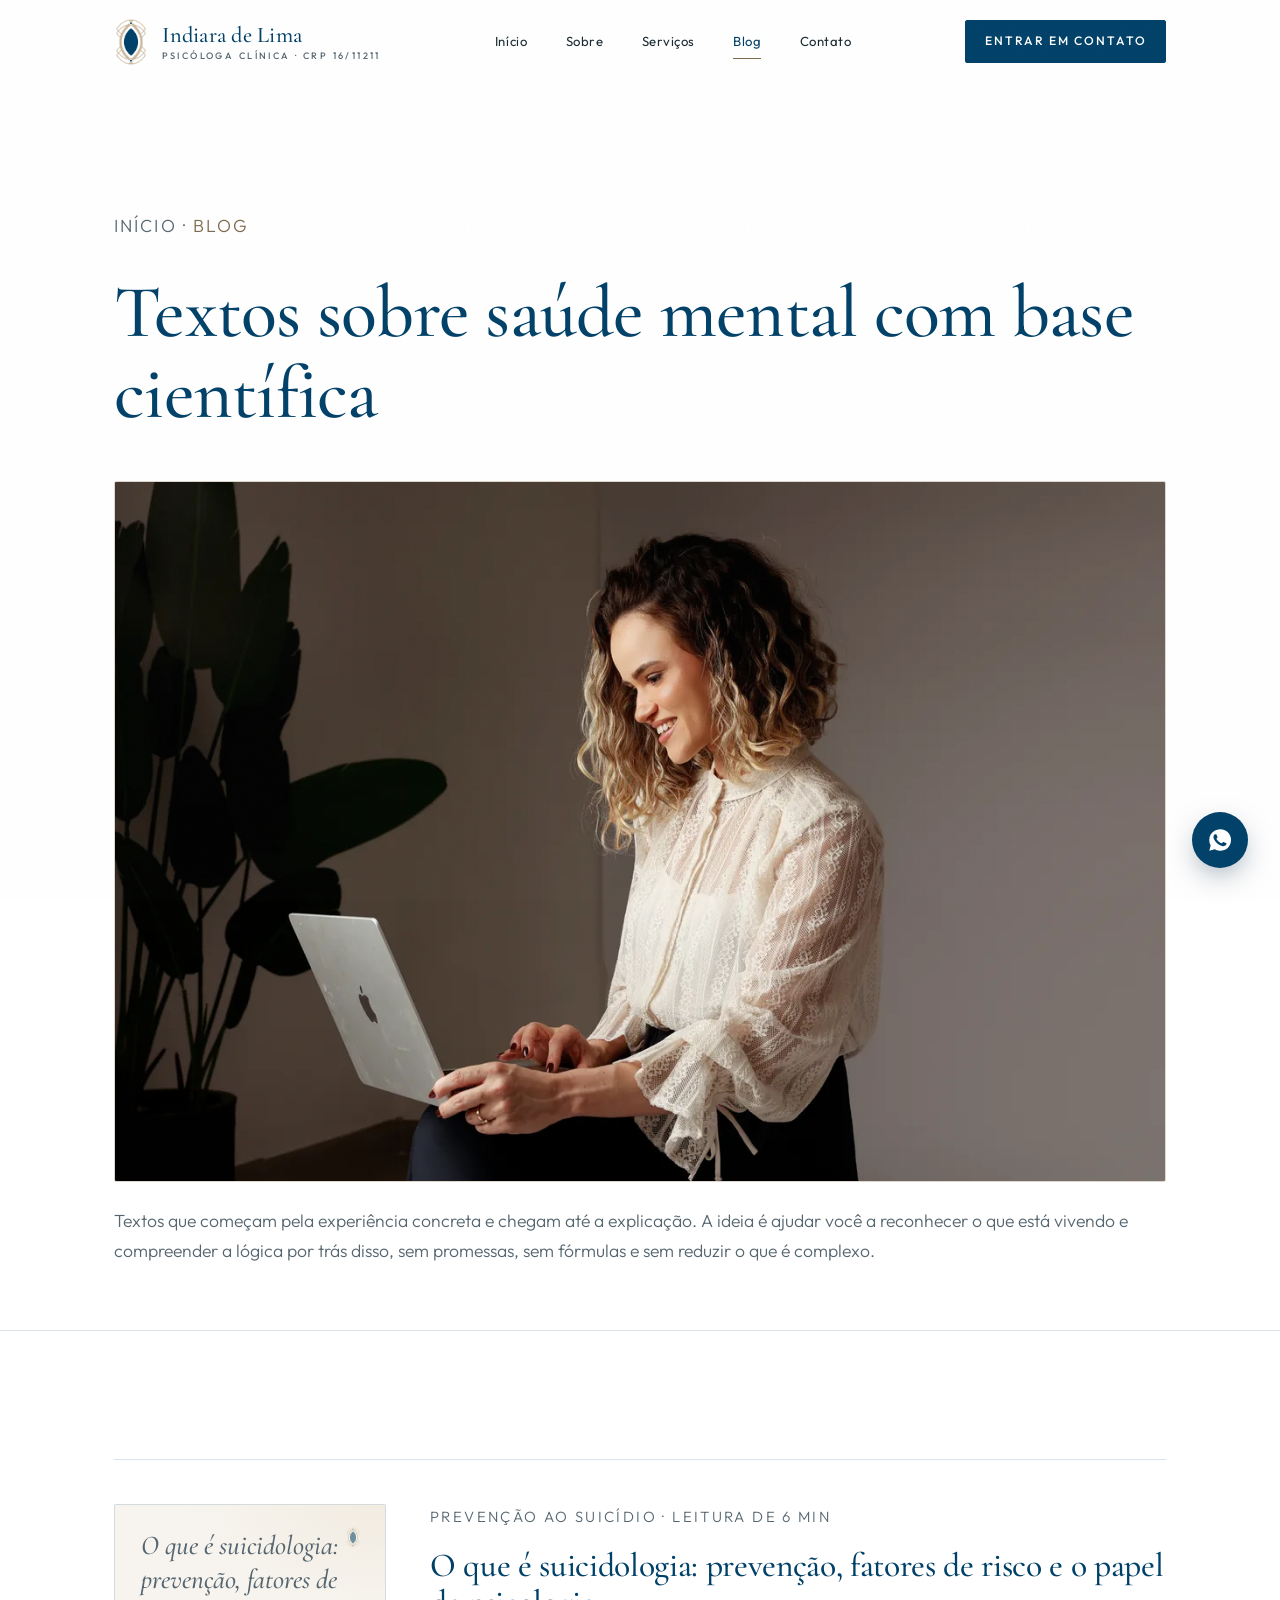
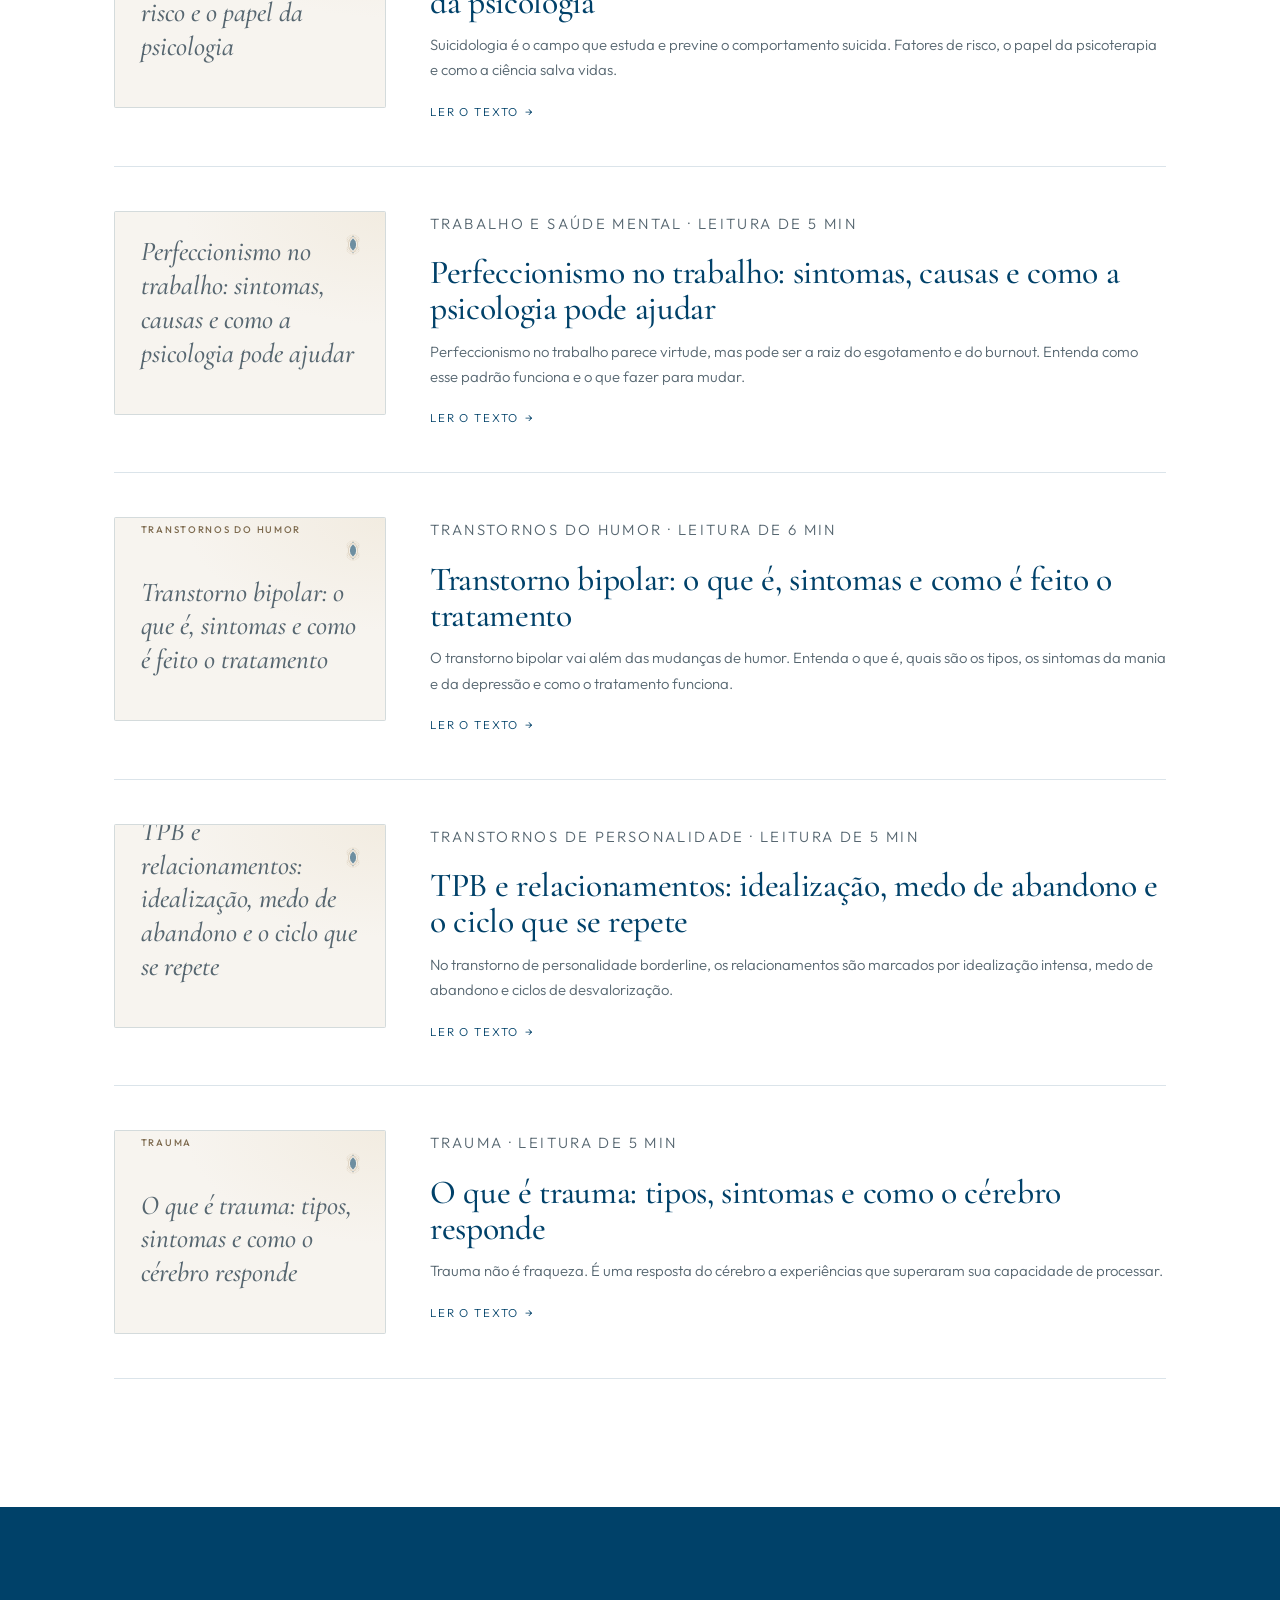
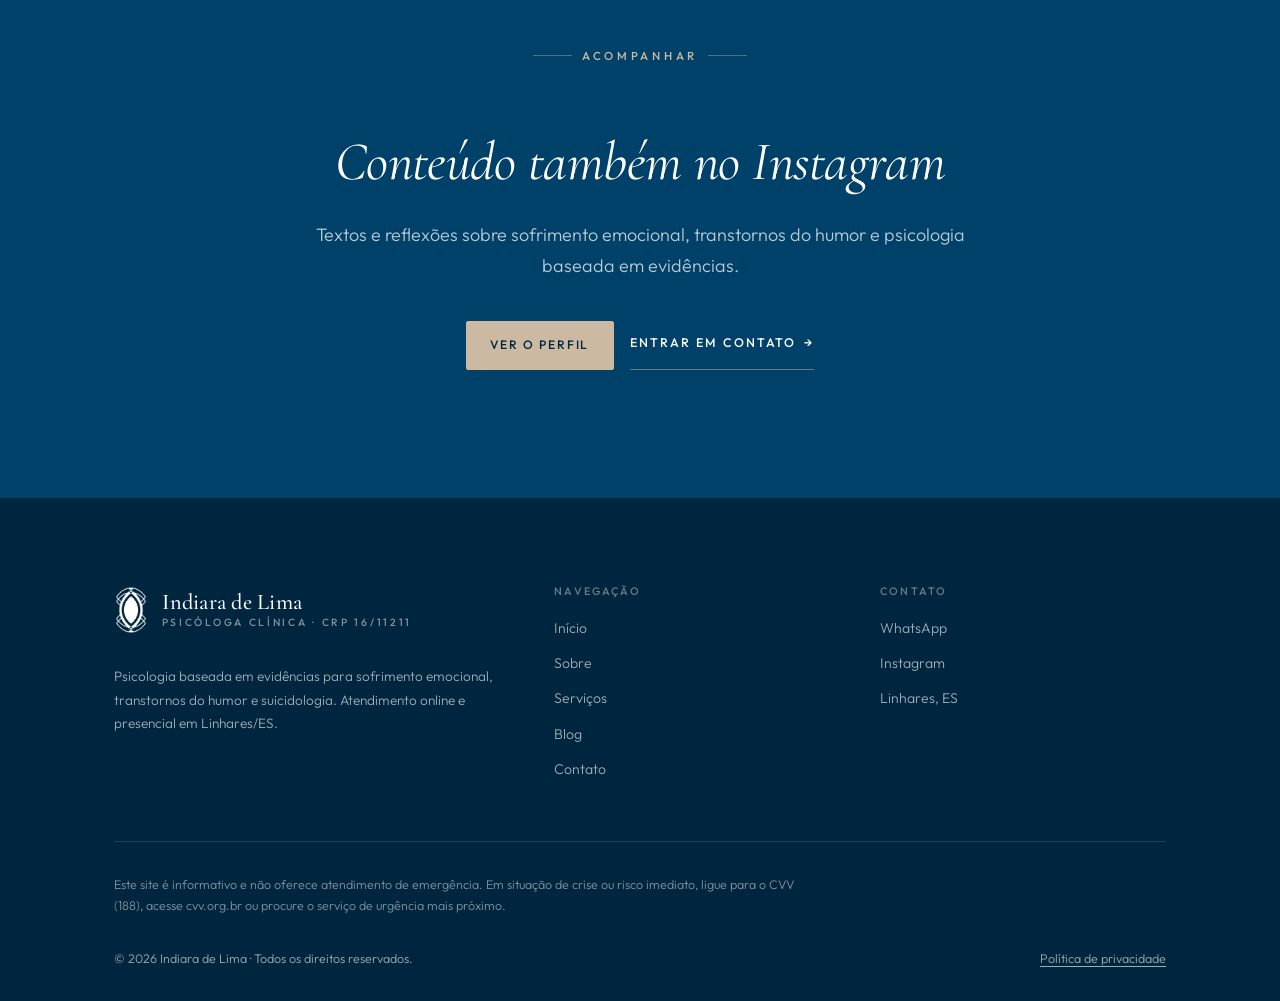
==== blog.html @ a7701671 "Início: alinha os 4 botões do hero em grade de 2 colunas Co-Authored-By: Claude Sonnet 5 <noreply@an" ====
<!DOCTYPE html>
<html lang="pt-BR">
<head>
<meta charset="UTF-8" />
<meta name="viewport" content="width=device-width, initial-scale=1" />
<script>document.documentElement.className += " js";</script>

<title>Blog | Indiara de Lima: Textos sobre sofrimento emocional e saúde mental</title>
<meta name="description" content="Textos sobre depressão, transtornos do humor, autocobrança, estresse crônico e psicologia baseada em evidências. Linguagem acessível, sem simplificar o que é complexo." />
<meta name="author" content="Indiara de Lima" />
<meta name="robots" content="index, follow" />
<link rel="canonical" href="https://indiaradelima.com.br/blog" />

<meta property="og:type" content="website" />
<meta property="og:locale" content="pt_BR" />
<meta property="og:title" content="Blog | Indiara de Lima, Psicóloga Clínica" />
<meta property="og:description" content="Textos sobre sofrimento emocional, transtornos do humor e psicologia baseada em evidências." />
<meta property="og:site_name" content="Indiara de Lima · Psicóloga Clínica" />
<meta property="og:url" content="https://indiaradelima.com.br/blog" />

<link rel="icon" type="image/png" sizes="32x32" href="/assets/favicon-32.png" />
<link rel="icon" type="image/png" sizes="64x64" href="/assets/favicon-64.png" />
<link rel="apple-touch-icon" href="/assets/favicon-256.png" />
<link rel="preconnect" href="https://fonts.googleapis.com" />
<link rel="preconnect" href="https://fonts.gstatic.com" crossorigin />
<link href="https://fonts.googleapis.com/css2?family=Cormorant+Garamond:ital,wght@0,400;0,500;0,600;1,400;1,500&family=Outfit:wght@300;400;500;600&display=swap" rel="stylesheet" />
<link rel="stylesheet" href="/css/style.css?v=44" />
</head>
<body>
<a class="skip-link" href="#main">Pular para o conteúdo</a>

<header class="site-header">
  <div class="container site-header__inner">
    <a class="logo" href="/" aria-label="Indiara de Lima, Psicóloga Clínica, página inicial">
      <img class="logo__eye" src="/assets/logo-simbolo.png" alt="" />
      <span class="logo__text">
        <span class="logo__name">Indiara de Lima</span>
        <span class="logo__role">Psicóloga Clínica · CRP 16/11211</span>
      </span>
    </a>
    <nav class="nav" id="primary-nav" aria-label="Navegação principal">
      <a class="nav__link" href="/">Início</a>
      <a class="nav__link" href="/sobre">Sobre</a>
      <a class="nav__link" href="/servicos">Serviços</a>
      <a class="nav__link" href="/blog" aria-current="page">Blog</a>
      <a class="nav__link" href="/contato">Contato</a>
      <a class="btn btn--ghost nav__mobile-cta" href="https://api.whatsapp.com/send/?phone=5527996342875&amp;text=Ol%C3%A1+Indiara%2C+vim+pelo+site+e+gostaria+de+agendar+uma+consulta.&amp;type=phone_number&amp;app_absent=0" target="_blank" rel="noopener">Entrar em contato</a>
    </nav>
    <div class="header__cta">
      <a class="btn btn--header" href="https://api.whatsapp.com/send/?phone=5527996342875&amp;text=Ol%C3%A1+Indiara%2C+vim+pelo+site+e+gostaria+de+agendar+uma+consulta.&amp;type=phone_number&amp;app_absent=0" target="_blank" rel="noopener">Entrar em contato</a>
      <button class="nav-toggle" aria-label="Abrir menu" aria-expanded="false" aria-controls="primary-nav"><span></span><span></span><span></span></button>
    </div>
  </div>
</header>
<div class="nav-backdrop"></div>

<main id="main">

  <section class="page-hero page-hero--stack">
    <div class="container">
      <p class="breadcrumb"><a href="/">Início</a> · <span>Blog</span></p>
      <h1>Textos sobre saúde mental com base científica</h1>
      <div class="page-hero__banner">
        <img src="/assets/indiara-blog.webp" width="1200" height="800" alt="Indiara de Lima" loading="lazy" fetchpriority="high" />
      </div>
      <p>
        Textos que começam pela experiência concreta e chegam até a explicação. A ideia é ajudar
        você a reconhecer o que está vivendo e compreender a lógica por trás disso, sem promessas,
        sem fórmulas e sem reduzir o que é complexo.
      </p>
    </div>
  </section>

  <section class="section">
    <div class="container">
      <div class="posts posts--list">

        <article class="post reveal">
          <a class="post__thumb" href="/o-que-e-suicidologia" aria-label="Ler: O que é suicidologia: prevenção, fatores de risco e o papel da psicologia">
            <div class="post__cover">
              <p class="cat">Prevenção ao suicídio</p>
              <p class="post__cover__title">O que é suicidologia: prevenção, fatores de risco e o papel da psicologia</p>
            </div>
          </a>
          <div class="post__content">
            <p class="post__meta">Prevenção ao suicídio · Leitura de 6 min</p>
            <h3><a href="/o-que-e-suicidologia">O que é suicidologia: prevenção, fatores de risco e o papel da psicologia</a></h3>
            <p>
              Suicidologia é o campo que estuda e previne o comportamento suicida. Fatores de
              risco, o papel da psicoterapia e como a ciência salva vidas.
            </p>
            <a class="post__more" href="/o-que-e-suicidologia">Ler o texto <span aria-hidden="true">→</span></a>
          </div>
        </article>

        <article class="post reveal">
          <a class="post__thumb" href="/perfeccionismo-no-trabalho" aria-label="Ler: Perfeccionismo no trabalho: sintomas, causas e como a psicologia pode ajudar">
            <div class="post__cover">
              <p class="cat">Trabalho e saúde mental</p>
              <p class="post__cover__title">Perfeccionismo no trabalho: sintomas, causas e como a psicologia pode ajudar</p>
            </div>
          </a>
          <div class="post__content">
            <p class="post__meta">Trabalho e saúde mental · Leitura de 5 min</p>
            <h3><a href="/perfeccionismo-no-trabalho">Perfeccionismo no trabalho: sintomas, causas e como a psicologia pode ajudar</a></h3>
            <p>
              Perfeccionismo no trabalho parece virtude, mas pode ser a raiz do esgotamento e do
              burnout. Entenda como esse padrão funciona e o que fazer para mudar.
            </p>
            <a class="post__more" href="/perfeccionismo-no-trabalho">Ler o texto <span aria-hidden="true">→</span></a>
          </div>
        </article>

        <article class="post reveal">
          <a class="post__thumb" href="/transtorno-bipolar" aria-label="Ler: Transtorno bipolar: o que é, sintomas e como é feito o tratamento">
            <div class="post__cover">
              <p class="cat">Transtornos do humor</p>
              <p class="post__cover__title">Transtorno bipolar: o que é, sintomas e como é feito o tratamento</p>
            </div>
          </a>
          <div class="post__content">
            <p class="post__meta">Transtornos do humor · Leitura de 6 min</p>
            <h3><a href="/transtorno-bipolar">Transtorno bipolar: o que é, sintomas e como é feito o tratamento</a></h3>
            <p>
              O transtorno bipolar vai além das mudanças de humor. Entenda o que é, quais são os
              tipos, os sintomas da mania e da depressão e como o tratamento funciona.
            </p>
            <a class="post__more" href="/transtorno-bipolar">Ler o texto <span aria-hidden="true">→</span></a>
          </div>
        </article>

        <article class="post reveal">
          <a class="post__thumb" href="/tpb-relacionamentos" aria-label="Ler: TPB e relacionamentos: idealização, medo de abandono e o ciclo que se repete">
            <div class="post__cover">
              <p class="cat">Transtornos de personalidade</p>
              <p class="post__cover__title">TPB e relacionamentos: idealização, medo de abandono e o ciclo que se repete</p>
            </div>
          </a>
          <div class="post__content">
            <p class="post__meta">Transtornos de personalidade · Leitura de 5 min</p>
            <h3><a href="/tpb-relacionamentos">TPB e relacionamentos: idealização, medo de abandono e o ciclo que se repete</a></h3>
            <p>
              No transtorno de personalidade borderline, os relacionamentos são marcados por
              idealização intensa, medo de abandono e ciclos de desvalorização.
            </p>
            <a class="post__more" href="/tpb-relacionamentos">Ler o texto <span aria-hidden="true">→</span></a>
          </div>
        </article>

        <article class="post reveal">
          <a class="post__thumb" href="/o-que-e-trauma" aria-label="Ler: O que é trauma: tipos, sintomas e como o cérebro responde">
            <div class="post__cover">
              <p class="cat">Trauma</p>
              <p class="post__cover__title">O que é trauma: tipos, sintomas e como o cérebro responde</p>
            </div>
          </a>
          <div class="post__content">
            <p class="post__meta">Trauma · Leitura de 5 min</p>
            <h3><a href="/o-que-e-trauma">O que é trauma: tipos, sintomas e como o cérebro responde</a></h3>
            <p>
              Trauma não é fraqueza. É uma resposta do cérebro a experiências que superaram sua
              capacidade de processar.
            </p>
            <a class="post__more" href="/o-que-e-trauma">Ler o texto <span aria-hidden="true">→</span></a>
          </div>
        </article>

      </div>
    </div>
  </section>

  <section class="section section--blue final-cta">
    <div class="container">
      <p class="eyebrow eyebrow--center reveal">Acompanhar</p>
      <h2 class="reveal">Conteúdo também no Instagram</h2>
      <p class="reveal">Textos e reflexões sobre sofrimento emocional, transtornos do humor e psicologia baseada em evidências.</p>
      <div class="btn-row reveal">
        <a class="btn btn--on-blue" href="https://www.instagram.com/indiaradelima" target="_blank" rel="noopener">Ver o perfil</a>
        <a class="textlink" href="/contato">Entrar em contato<span aria-hidden="true">→</span></a>
      </div>
    </div>
  </section>

</main>

<footer class="site-footer">
  <div class="container">
    <div class="footer__top">
      <div class="footer__brand">
        <span class="logo">
          <img class="logo__eye" src="/assets/logo-simbolo-branco.png" alt="" />
          <span class="logo__text"><span class="logo__name">Indiara de Lima</span><span class="logo__role">Psicóloga Clínica · CRP 16/11211</span></span>
        </span>
        <p>Psicologia baseada em evidências para sofrimento emocional, transtornos do humor e suicidologia. Atendimento online e presencial em Linhares/ES.</p>
      </div>
      <div class="footer__col">
        <h4>Navegação</h4>
        <ul>
          <li><a href="/">Início</a></li>
          <li><a href="/sobre">Sobre</a></li>
          <li><a href="/servicos">Serviços</a></li>
          <li><a href="/blog">Blog</a></li>
          <li><a href="/contato">Contato</a></li>
        </ul>
      </div>
      <div class="footer__col">
        <h4>Contato</h4>
        <ul>
          <li><a href="https://api.whatsapp.com/send/?phone=5527996342875&amp;text=Ol%C3%A1+Indiara%2C+vim+pelo+site+e+gostaria+de+agendar+uma+consulta.&amp;type=phone_number&amp;app_absent=0" target="_blank" rel="noopener">WhatsApp</a></li>
          <li><a href="https://www.instagram.com/indiaradelima" target="_blank" rel="noopener">Instagram</a></li>
          <li>Linhares, ES</li>
        </ul>
      </div>
    </div>
    <p style="margin-top:2rem;font-size:0.78rem;max-width:44rem;color:rgba(255,255,255,0.5);">
      Este site é informativo e não oferece atendimento de emergência. Em situação de crise ou risco imediato,
      ligue para o CVV (188), acesse cvv.org.br ou procure o serviço de urgência mais próximo.
    </p>
    <div class="footer__bottom">
      <span>© <span data-year>2026</span> Indiara de Lima · Todos os direitos reservados.</span>
      <a href="/politica-de-privacidade">Política de privacidade</a>
    </div>
  </div>
</footer>

<a class="wa-float" href="https://api.whatsapp.com/send/?phone=5527996342875&amp;text=Ol%C3%A1+Indiara%2C+vim+pelo+site+e+gostaria+de+agendar+uma+consulta.&amp;type=phone_number&amp;app_absent=0" target="_blank" rel="noopener" aria-label="Falar no WhatsApp" data-label="Falar no WhatsApp">
  <svg viewBox="0 0 24 24" fill="currentColor" aria-hidden="true"><path d="M12 2a10 10 0 0 0-8.6 15l-1.3 4.9 5-1.3A10 10 0 1 0 12 2Zm5.8 14.2c-.2.7-1.4 1.3-2 1.4-.5.1-1.2.1-1.9-.1-.4-.1-1-.3-1.7-.6-3-1.3-4.9-4.3-5-4.5-.2-.2-1.2-1.6-1.2-3s.7-2.1 1-2.4c.2-.3.5-.4.7-.4h.5c.2 0 .4 0 .6.5l.8 2c.1.2.1.4 0 .5l-.3.5-.4.4c-.2.2-.3.3-.1.6.2.3.9 1.4 1.9 2.3 1.3 1.1 2.3 1.5 2.6 1.6.3.1.5.1.6-.1l.7-.9c.2-.3.4-.2.7-.1l2 .9c.3.2.5.2.6.4.1.1.1.6-.1 1.2Z"/></svg>
</a>

<script src="/js/main.js?v=7" defer></script>
</body>
</html>
---- css/style.css ----
/* =========================================================================
   Indiara de Lima · Psicóloga Clínica
   Identidade: azul profundo + dourado suave + branco · sofisticação silenciosa
   ========================================================================= */

/* ----------  Tokens  ---------- */
:root {
  /* Marca */
  --blue-900: #00263f;
  --blue-800: #004169;   /* primária da marca */
  --blue-700: #0a5580;
  --gold-500: #7d6a4e;   /* dourado aprofundado (texto/hover sobre branco) — contraste AA (5,2:1) */
  --gold-400: #cbbaa1;   /* dourado claro da marca */
  --gold-200: #e7ded1;
  --gold-100: #f2ece1;

  --paper:    #ffffff;
  --paper-2:  #f7f4ef;   /* seção alternada, off-white quente */
  --paper-3:  #eef4f7;   /* azul lavado bem sutil */

  --ink:      #1b2b34;   /* corpo */
  --ink-soft: #566670;   /* muted */
  --line:     rgba(0, 65, 105, 0.14);
  --line-gold:rgba(176, 154, 126, 0.4);

  /* Tipografia */
  --serif: "Cormorant Garamond", "Iowan Old Style", Georgia, "Times New Roman", serif;
  --sans:  "Outfit", -apple-system, BlinkMacSystemFont, "Segoe UI", Roboto, Helvetica, Arial, sans-serif;

  /* Métrica */
  --container: 1180px;
  --gutter: clamp(1.25rem, 5vw, 4rem);
  --section-y: clamp(4.5rem, 10vw, 8.5rem);
  --radius: 2px;

  --shadow-soft: 0 1px 2px rgba(0, 38, 63, 0.04), 0 12px 40px -12px rgba(0, 38, 63, 0.16);
  --ease: cubic-bezier(0.22, 1, 0.36, 1);
}

/* ----------  Reset  ---------- */
*, *::before, *::after { box-sizing: border-box; margin: 0; padding: 0; }
html { scroll-behavior: smooth; -webkit-text-size-adjust: 100%; overflow-x: clip; }
@media (prefers-reduced-motion: reduce) {
  html { scroll-behavior: auto; }
  *, *::before, *::after { animation-duration: .001ms !important; animation-iteration-count: 1 !important; transition-duration: .001ms !important; }
}

body {
  font-family: var(--sans);
  font-weight: 300;
  font-size: clamp(1.03125rem, 1rem + 0.17vw, 1.125rem); /* teste: 16.5px mobile -> 18px desktop */
  line-height: 1.7;
  color: var(--ink);
  background: var(--paper);
  -webkit-font-smoothing: antialiased;
  text-rendering: optimizeLegibility;
  overflow-x: hidden;
}

/* Grão de papel muito sutil para dar profundidade */
body::before {
  content: "";
  position: fixed;
  inset: 0;
  z-index: 9999;
  pointer-events: none;
  opacity: 0.025;
  background-image: url("data:image/svg+xml,%3Csvg xmlns='http://www.w3.org/2000/svg' width='140' height='140'%3E%3Cfilter id='n'%3E%3CfeTurbulence type='fractalNoise' baseFrequency='0.9' numOctaves='2' stitchTiles='stitch'/%3E%3C/filter%3E%3Crect width='100%25' height='100%25' filter='url(%23n)'/%3E%3C/svg%3E");
}

img { max-width: 100%; display: block; height: auto; }
a { color: inherit; text-decoration: none; }
button { font: inherit; color: inherit; cursor: pointer; background: none; border: none; }
ul { list-style: none; }

::selection { background: var(--blue-800); color: #fff; }

:focus-visible {
  outline: 2px solid var(--blue-800);
  outline-offset: 3px;
  border-radius: 1px;
}

/* ----------  Tipografia  ---------- */
h1, h2, h3, h4 {
  font-family: var(--serif);
  font-weight: 500;
  line-height: 1.08;
  letter-spacing: -0.01em;
  color: var(--blue-800);
}
h1 { font-size: clamp(2.4rem, 1.6rem + 3.8vw, 5.25rem); }
h2 { font-size: clamp(2.1rem, 1.5rem + 2.6vw, 3.5rem); }
h3 { font-size: clamp(1.4rem, 1.15rem + 1vw, 1.9rem); }
h4 { font-size: 1.2rem; }

p + p { margin-top: 1em; }
strong { font-weight: 500; color: var(--blue-800); }
em { font-style: italic; }

.lead {
  font-family: var(--serif);
  font-size: clamp(1.3rem, 1.05rem + 1.1vw, 1.85rem);
  line-height: 1.45;
  font-weight: 400;
  color: var(--ink);
}

.eyebrow {
  font-family: var(--sans);
  font-size: 0.72rem;
  font-weight: 500;
  letter-spacing: 0.32em;
  text-transform: uppercase;
  color: var(--gold-500);
  display: inline-flex;
  align-items: center;
  gap: 0.9em;
}
.eyebrow::before {
  content: "";
  width: 2.4rem;
  height: 1px;
  background: var(--line-gold);
}
.eyebrow--center { justify-content: center; }
.eyebrow--center::after {
  content: "";
  width: 2.4rem;
  height: 1px;
  background: var(--line-gold);
}

/* ----------  Layout  ---------- */
.container {
  width: 100%;
  max-width: var(--container);
  margin-inline: auto;
  padding-inline: var(--gutter);
}
.section { padding-block: var(--section-y); position: relative; }
.section--tint { background: var(--paper-2); }
.section--blue {
  background: var(--blue-800);
  color: rgba(255, 255, 255, 0.82);
}
.section--blue h2, .section--blue h3 { color: #fff; }
.section--blue :focus-visible { outline-color: #fff; }
.section--blue .eyebrow { color: var(--gold-400); }
.section--blue .eyebrow::before, .section--blue .eyebrow::after { background: rgba(203, 186, 161, 0.4); }

.section__head { max-width: 46rem; margin-bottom: clamp(2.5rem, 5vw, 4rem); }
.section__head .eyebrow { margin-bottom: 1.4rem; }
.section__head p { margin-top: 1.1rem; color: var(--ink-soft); }
.section--blue .section__head p { color: rgba(255, 255, 255, 0.72); }

.section__index {
  position: absolute;
  top: var(--section-y);
  right: var(--gutter);
  font-family: var(--serif);
  font-size: 0.95rem;
  font-style: italic;
  color: var(--gold-500);
  letter-spacing: 0.05em;
}
@media (max-width: 720px) { .section__index { display: none; } }

/* Glifo do olho: divisor */
.eye-rule {
  display: flex;
  align-items: center;
  gap: 1.5rem;
  color: var(--line-gold);
}
.eye-rule::before, .eye-rule::after {
  content: "";
  flex: 1;
  height: 1px;
  background: var(--line);
}
.eye-rule img { width: 24px; height: 34px; object-fit: contain; flex: none; }

/* ----------  Marca / brandmark  ---------- */
.brandmark { width: 100%; height: 100%; display: block; }

.logo {
  display: inline-flex;
  align-items: center;
  gap: 0.85rem;
  color: var(--blue-800);
}
.logo__eye { width: 34px; height: 48px; flex: none; object-fit: contain; transition: transform 0.6s var(--ease); }
.logo:hover .logo__eye { transform: rotateY(180deg); }
.logo__text { display: flex; flex-direction: column; line-height: 1.05; }
.logo__name {
  font-family: var(--serif);
  font-size: 1.4rem;
  font-weight: 500;
  letter-spacing: 0.01em;
}
.logo__role {
  font-family: var(--sans);
  font-size: 0.58rem;
  font-weight: 500;
  letter-spacing: 0.26em;
  text-transform: uppercase;
  color: var(--ink-soft);
  margin-top: 0.28rem;
}

/* ----------  Botões  ---------- */
.btn {
  --btn-bg: var(--blue-800);
  --btn-fg: #fff;
  --btn-bd: var(--blue-800);
  display: inline-flex;
  align-items: center;
  justify-content: center;
  gap: 0.6em;
  padding: 1.05em 1.9em;
  font-family: var(--sans);
  font-size: 0.76rem;
  font-weight: 500;
  letter-spacing: 0.16em;
  text-transform: uppercase;
  color: var(--btn-fg);
  background: var(--btn-bg);
  border: 1px solid var(--btn-bd);
  border-radius: var(--radius);
  transition: background 0.35s var(--ease), color 0.35s var(--ease), border-color 0.35s var(--ease), transform 0.35s var(--ease);
}
.btn:hover, .btn:focus-visible { background: var(--blue-900); border-color: var(--blue-900); transform: translateY(-2px); }

.btn--ghost {
  --btn-bg: transparent;
  --btn-fg: var(--blue-800);
  --btn-bd: var(--line);
}
.btn--ghost:hover, .btn--ghost:focus-visible {
  background: var(--blue-800);
  color: #fff;
  border-color: var(--blue-800);
}

/* Dourado suave (padrão do guia) */
.btn--ghost-gold {
  --btn-bg: #ffffff;
  --btn-fg: var(--blue-800);
  --btn-bd: #d8c7ae;
}
.btn--ghost-gold:hover, .btn--ghost-gold:focus-visible {
  background: #ffffff;
  color: var(--blue-800);
  border-color: var(--gold-500);
  transform: translateY(-2px);
}
.btn--ghost-gold svg { width: 15px; height: 15px; }

.btn--on-blue {
  --btn-bg: var(--gold-400);
  --btn-fg: var(--blue-900);
  --btn-bd: var(--gold-400);
}
.btn--on-blue:hover, .btn--on-blue:focus-visible { background: #fff; border-color: #fff; }

.btn--block { width: 100%; }

.textlink {
  display: inline-flex;
  align-items: center;
  gap: 0.6em;
  font-family: var(--sans);
  font-size: 0.78rem;
  font-weight: 500;
  letter-spacing: 0.16em;
  text-transform: uppercase;
  color: var(--blue-800);
  padding-bottom: 0.3em;
  border-bottom: 1px solid var(--line-gold);
  transition: gap 0.3s var(--ease), border-color 0.3s var(--ease);
}
.textlink:hover { gap: 1em; border-color: var(--blue-800); }
.section--blue .textlink { color: #fff; border-color: rgba(203,186,161,0.5); }

/* =========================================================================
   HEADER
   ========================================================================= */
.site-header {
  position: sticky;
  top: 0;
  z-index: 100;
  background: rgba(255, 255, 255, 0.97);
  border-bottom: 1px solid transparent;
  transition: border-color 0.4s var(--ease), background 0.4s var(--ease);
}
.site-header.is-scrolled { border-color: var(--line); background: #ffffff; }
.site-header__inner {
  display: flex;
  align-items: center;
  justify-content: space-between;
  gap: 2rem;
  padding-block: 1.1rem;
}
.nav { display: flex; align-items: center; gap: clamp(1.5rem, 3vw, 2.75rem); }
.nav__link {
  font-family: var(--sans);
  font-size: 0.82rem;
  font-weight: 400;
  letter-spacing: 0.04em;
  color: var(--ink);
  position: relative;
  padding-block: 0.4rem;
}
.nav__link::after {
  content: "";
  position: absolute;
  left: 0; bottom: 0;
  width: 100%; height: 1px;
  background: var(--gold-500);
  transform: scaleX(0);
  transform-origin: right;
  transition: transform 0.35s var(--ease);
}
.nav__link:hover::after, .nav__link[aria-current="page"]::after { transform: scaleX(1); transform-origin: left; }
.nav__link[aria-current="page"] { color: var(--blue-800); }

.header__cta { display: flex; align-items: center; gap: 1.25rem; }
.header__cta .btn { padding: 0.85em 1.5em; }

.nav-toggle {
  display: none;
  width: 44px; height: 44px;
  flex-direction: column;
  justify-content: center;
  align-items: center;
  gap: 5px;
}
.nav-toggle span {
  width: 24px; height: 1.5px;
  background: var(--blue-800);
  transition: transform 0.35s var(--ease), opacity 0.35s var(--ease);
}
.nav-toggle[aria-expanded="true"] span:nth-child(1) { transform: translateY(6.5px) rotate(45deg); }
.nav-toggle[aria-expanded="true"] span:nth-child(2) { opacity: 0; }
.nav-toggle[aria-expanded="true"] span:nth-child(3) { transform: translateY(-6.5px) rotate(-45deg); }

@media (max-width: 940px) {
  .nav-toggle { display: flex; }
  .header__cta .btn--header { display: none; }
  .nav {
    position: fixed;
    inset: 0 0 0 auto;
    width: min(84vw, 360px);
    flex-direction: column;
    align-items: flex-start;
    justify-content: center;
    gap: 1.75rem;
    padding: 3rem var(--gutter);
    background: var(--paper-2);
    border-left: 1px solid var(--line);
    transform: translateX(100%);
    visibility: hidden;
    transition: transform 0.5s var(--ease), visibility 0.5s;
  }
  .nav.is-open { transform: translateX(0); visibility: visible; }
  .nav__link { font-size: 1.4rem; font-family: var(--serif); letter-spacing: 0; padding-block: 0.7rem; }
  .nav__link::after { display: none; }
  .nav__mobile-cta { margin-top: 1rem; }
  body.nav-open { overflow: hidden; }
  .nav-backdrop {
    position: fixed; inset: 0;
    background: rgba(0, 38, 63, 0.35);
    opacity: 0; visibility: hidden;
    transition: opacity 0.4s var(--ease), visibility 0.4s;
    z-index: 99;
  }
  .nav-backdrop.is-open { opacity: 1; visibility: visible; }
}
@media (min-width: 941px) { .nav__mobile-cta { display: none; } }

/* =========================================================================
   HERO
   ========================================================================= */
.hero { position: relative; padding-block: clamp(3rem, 7vw, 6rem) clamp(4rem, 9vw, 7.5rem); overflow: hidden; }
.hero::after {
  content: "";
  position: absolute;
  right: -14vw; top: -8vw;
  width: 46vw; height: 46vw;
  max-width: 620px; max-height: 620px;
  background: radial-gradient(circle at center, var(--paper-3), transparent 68%);
  z-index: -1;
}
.hero__inner {
  display: grid;
  grid-template-columns: 1.05fr 0.95fr;
  gap: clamp(2rem, 6vw, 5rem);
  align-items: center;
}
.hero__content { display: flex; flex-direction: column; align-items: flex-start; }
.hero__eyebrow { margin-bottom: 1.8rem; }
.hero__title { margin-bottom: 0; }
.hero__title .accent { font-style: italic; color: var(--gold-500); }
.hero__sub {
  margin-top: 1.8rem;
  max-width: 34rem;
  font-size: 1.08rem;
  color: var(--ink-soft);
}
.hero__actions {
  margin-top: 2.5rem;
  display: grid;
  grid-template-columns: repeat(2, minmax(0, 1fr));
  gap: 0.9rem;
}
.hero__actions .btn { width: 100%; }
.hero__meta {
  margin-top: 3rem;
  padding-top: 2rem;
  border-top: 1px solid var(--line);
  display: grid;
  grid-template-columns: repeat(2, minmax(0, 1fr));
  gap: 1.5rem 2.5rem;
  width: 100%;
}
.hero__meta li { display: flex; flex-direction: column-reverse; gap: 0.3rem; }
.hero__meta .n {
  font-family: var(--serif);
  font-size: 1.05rem;
  color: var(--blue-800);
  font-weight: 500;
}
.hero__meta .l {
  font-size: 0.68rem;
  letter-spacing: 0.18em;
  text-transform: uppercase;
  color: var(--ink-soft);
}

.hero__portrait {
  position: relative;
  align-self: center;
  aspect-ratio: 896 / 1120;
  width: 100%;
}
.hero__portrait img {
  width: 100%;
  height: 100%;
  object-fit: cover;
  border-radius: var(--radius);
  filter: grayscale(0.1);
}
.hero__frame {
  position: absolute;
  inset: 14px -14px -14px 14px;
  border: 1px solid var(--line-gold);
  border-radius: var(--radius);
  z-index: -1;
}
.hero__badge {
  position: absolute;
  left: -14px; bottom: 28px;
  background: var(--paper);
  border: 1px solid var(--line);
  padding: 0.9rem 1.15rem;
  display: flex;
  align-items: center;
  gap: 0.7rem;
  box-shadow: var(--shadow-soft);
}
.hero__badge img { width: 19px; height: 27px; object-fit: contain; flex: none; }
.hero__badge span { font-size: 0.7rem; letter-spacing: 0.14em; text-transform: uppercase; color: var(--ink-soft); }
.hero__badge strong { display: block; font-family: var(--serif); font-size: 1rem; letter-spacing: 0.02em; color: var(--blue-800); }

/* placeholder de imagem */
.img-placeholder {
  display: flex;
  align-items: center;
  justify-content: center;
  text-align: center;
  padding: 2rem;
  background:
    repeating-linear-gradient(45deg, var(--paper-2), var(--paper-2) 12px, #f1ece3 12px, #f1ece3 24px);
  color: var(--ink-soft);
  font-size: 0.72rem;
  letter-spacing: 0.14em;
  text-transform: uppercase;
  border: 1px dashed var(--line-gold);
}
.hero__portrait .img-placeholder { position: absolute; inset: 0; }

@media (max-width: 960px) {
  .hero__inner { display: flex; flex-direction: column; align-items: stretch; }
  .hero__content { display: contents; }
  .hero__eyebrow  { order: 1; }
  .hero__title    { order: 2; }
  .hero__portrait { order: 3; width: 100%; max-width: 400px; margin-inline: auto; margin-top: 2.5rem; }
  .hero__sub      { order: 4; margin-top: 2rem; }
  .hero__actions  { order: 5; }
  .hero__meta     { order: 6; }
  .hero__frame { inset: 10px -10px -10px 10px; }
}
@media (max-width: 420px) {
  .hero__actions { grid-template-columns: 1fr; }
}

/* =========================================================================
   FAIXA DE ASSINATURA
   ========================================================================= */
.signature {
  background: var(--paper-2);
  border-block: 1px solid var(--line);
  padding-block: clamp(3rem, 6vw, 4.5rem);
  text-align: center;
}
.signature p {
  font-family: var(--serif);
  font-size: clamp(1.5rem, 1rem + 2vw, 2.5rem);
  font-style: italic;
  font-weight: 400;
  color: var(--blue-800);
  line-height: 1.3;
  max-width: 30ch;
  margin-inline: auto;
  text-wrap: balance;
}
.signature .eye-rule { max-width: 220px; margin: 0 auto 1.75rem; }

/* =========================================================================
   SOBRE (resumo)
   ========================================================================= */
.about__grid {
  display: grid;
  grid-template-columns: 0.9fr 1.1fr;
  gap: clamp(2rem, 6vw, 5rem);
  align-items: center;
}
.about__media { position: relative; }
.about__media img { width: 100%; object-fit: cover; border-radius: var(--radius); aspect-ratio: 843 / 1000; }
.about__media .img-placeholder { aspect-ratio: 843 / 1000; }
.about__media::before {
  content: "";
  position: absolute;
  inset: -14px 14px 14px -14px;
  border: 1px solid var(--line-gold);
  z-index: -1;
}
.about__body h2, .about__title h2 { margin-bottom: 1.5rem; }
.about__values {
  margin-top: 2.25rem;
  display: grid;
  gap: 1.1rem;
}
.about__values li {
  display: grid;
  grid-template-columns: auto 1fr;
  gap: 0.9rem;
  align-items: start;
  font-size: 0.98rem;
  color: var(--ink-soft);
}
.about__values svg { width: 18px; height: 12px; margin-top: 0.42rem; color: var(--gold-500); flex: none; }
.about__values strong { color: var(--blue-800); font-weight: 500; }
.about__cta { margin-top: 2.5rem; }

@media (max-width: 860px) {
  .about__grid { grid-template-columns: 1fr; }
  .about__media { max-width: 380px; }
  .about__media::before { inset: -10px 10px 10px -10px; }
}

/* Variante com ordem título → foto → texto (mobile apenas); desktop usa o mesmo
   grid padrão (about__bodywrap substitui about__body 1:1 como célula única) */
@media (max-width: 860px) {
  .about__grid--reorder .about__bodywrap { display: contents; }
  .about__grid--reorder .about__title { order: 1; }
  .about__grid--reorder .about__media { order: 2; }
  .about__grid--reorder .about__desc { order: 3; }
}

/* "Como eu trabalho" (Sobre) — texto + foto à direita */
.about-work-layout { display: grid; grid-template-columns: 1.25fr 0.75fr; gap: clamp(2rem, 5vw, 4rem); align-items: start; }
.about-work-photo img {
  width: 100%;
  aspect-ratio: 4 / 5;
  object-fit: cover;
  border-radius: var(--radius);
  border: 1px solid var(--line-gold);
}
@media (max-width: 860px) {
  .about-work-layout { grid-template-columns: 1fr; }
  .about-work-photo { max-width: 360px; margin-inline: auto; order: -1; }
}

/* =========================================================================
   SERVIÇOS
   ========================================================================= */
.serv-cards-layout { display: grid; grid-template-columns: 0.75fr 1.25fr; gap: clamp(2rem, 5vw, 4rem); align-items: start; }
.serv-cards-photo img {
  width: 100%;
  aspect-ratio: 4 / 5;
  object-fit: cover;
  border-radius: var(--radius);
  border: 1px solid var(--line-gold);
}
.serv-cards-layout .cards { grid-template-columns: 1fr 1fr; }
@media (max-width: 860px) {
  .serv-cards-layout { grid-template-columns: 1fr; }
  .serv-cards-photo { max-width: 380px; margin-inline: auto; order: 2; }
  .serv-cards-layout .serv-cards-content { display: contents; }
  .serv-cards-layout .section__head { order: 1; }
  .serv-cards-layout .cards { order: 3; grid-template-columns: 1fr; }
}
.cards { display: grid; grid-template-columns: repeat(3, 1fr); gap: 1.5rem; }
.cards--single { grid-template-columns: minmax(0, 380px); }
.card {
  border: 1px solid var(--line);
  padding: 2.25rem 1.9rem;
  background: var(--paper);
  display: flex;
  flex-direction: column;
  transition: border-color 0.4s var(--ease), transform 0.4s var(--ease);
}
.card:hover { border-color: var(--line-gold); transform: translateY(-4px); }
.card__num {
  font-family: var(--serif);
  font-style: italic;
  font-size: 1.1rem;
  color: var(--gold-500);
  margin-bottom: 1.25rem;
}
.card h3 { margin-bottom: 0.9rem; font-size: 1.4rem; }
.card p { font-size: 0.95rem; color: var(--ink-soft); }
.card__foot { margin-top: auto; padding-top: 1.5rem; }
.section--blue .card { background: rgba(255,255,255,0.04); border-color: rgba(255,255,255,0.16); color: rgba(255,255,255,0.78); }
.section--blue .card h3 { color: #fff; }
.section--blue .card:hover { border-color: var(--gold-400); }

@media (max-width: 900px) { .cards { grid-template-columns: 1fr 1fr; } }
@media (max-width: 620px) { .cards { grid-template-columns: 1fr; } }

/* =========================================================================
   ESPECIALIDADES
   ========================================================================= */
.spec-grid {
  display: grid;
  grid-template-columns: repeat(4, 1fr);
  border-top: 1px solid var(--line);
  border-left: 1px solid var(--line);
}
.spec-grid li {
  border-right: 1px solid var(--line);
  border-bottom: 1px solid var(--line);
  padding: 2rem 1.5rem;
  min-height: 170px;
  display: flex;
  flex-direction: column;
  justify-content: space-between;
  gap: 1rem;
  transition: background 0.4s var(--ease);
}
.spec-grid li:hover { background: var(--paper-2); }
.section--tint .spec-grid li:hover { background: var(--paper); }
.spec-grid .idx { font-family: var(--serif); font-style: italic; color: var(--gold-500); font-size: 0.9rem; }
.spec-grid h3 { font-size: 1.3rem; }
@media (max-width: 900px) { .spec-grid { grid-template-columns: 1fr 1fr; } }
@media (max-width: 480px) { .spec-grid { grid-template-columns: 1fr; } .spec-grid li { min-height: 0; } }

/* =========================================================================
   COMO FUNCIONA
   ========================================================================= */
.cf-head--center { text-align: center; margin-inline: auto; }
.cf-steps--center { margin-inline: auto; }
.steps { display: grid; gap: 0; counter-reset: step; max-width: 60rem; }
.step {
  display: grid;
  grid-template-columns: 5.5rem 1fr;
  gap: 1.5rem;
  padding-block: 2rem;
  border-top: 1px solid var(--line);
}
.step:last-child { border-bottom: 1px solid var(--line); }
.step__n {
  font-family: var(--serif);
  font-size: 2.4rem;
  color: var(--gold-400);
  line-height: 1;
}
.step h3 { font-size: 1.35rem; margin-bottom: 0.5rem; }
.step p { font-size: 0.96rem; color: var(--ink-soft); }
.section--blue .step { border-color: rgba(255,255,255,0.16); }
.section--blue .step p { color: rgba(255,255,255,0.7); }
@media (max-width: 560px) {
  .step { grid-template-columns: 1fr; gap: 0.5rem; }
  .step__n { font-size: 1.8rem; }
}

/* Lista de palavras: rótulo + descrição (ex.: "Cinco palavras" da identidade) */
.word-grid { display: grid; max-width: 60rem; }
.word {
  display: grid;
  gap: 0.5rem;
  padding-block: 1.75rem;
  border-top: 1px solid var(--line);
}
.word:last-child { border-bottom: 1px solid var(--line); }
.word h3 {
  font-style: italic;
  font-weight: 500;
  font-size: clamp(1.5rem, 1.3rem + 0.8vw, 1.85rem);
}
.word p { font-size: 0.96rem; color: var(--ink-soft); }
.section--blue .word { border-color: rgba(255,255,255,0.16); }
.section--blue .word h3 { color: var(--gold-400); }
.section--blue .word p { color: rgba(255,255,255,0.7); }
@media (min-width: 680px) {
  .word { grid-template-columns: 13rem 1fr; align-items: start; gap: 1.75rem; }
}

/* =========================================================================
   MODALIDADES
   ========================================================================= */
.modalidades-layout { display: grid; grid-template-columns: 0.75fr 1.25fr; gap: clamp(2rem, 5vw, 4rem); align-items: start; }
.modalidades-photo { position: relative; }
.modalidades-photo img {
  width: 100%;
  aspect-ratio: 4 / 5;
  object-fit: cover;
  border-radius: var(--radius);
}
.modalidades-photo::before {
  content: "";
  position: absolute;
  inset: -14px 14px 14px -14px;
  border: 1px solid var(--line-gold);
  z-index: -1;
}
.modalidades-layout .modes { grid-template-columns: 1fr; }
@media (max-width: 860px) {
  .modalidades-layout { grid-template-columns: 1fr; }
  .modalidades-photo { max-width: 380px; margin-inline: auto; }
  .modalidades-photo::before { inset: -10px 10px 10px -10px; }
}
.modes { display: grid; grid-template-columns: 1fr 1fr; gap: 1.5rem; }
.mode {
  border: 1px solid var(--line);
  padding: clamp(2rem, 4vw, 3rem);
  background: var(--paper);
}
.mode__label {
  display: inline-flex; align-items: center; gap: 0.7rem;
  font-size: 0.7rem; letter-spacing: 0.22em; text-transform: uppercase;
  color: var(--gold-500); margin-bottom: 1.5rem;
}
.mode__label svg { width: 22px; height: 14px; }
.mode h3 { margin-bottom: 0.9rem; }
.mode p { color: var(--ink-soft); font-size: 0.96rem; }
.mode address { font-style: normal; margin-top: 1.25rem; padding-top: 1.25rem; border-top: 1px solid var(--line); font-size: 0.9rem; color: var(--ink-soft); line-height: 1.6; }
@media (max-width: 720px) { .modes { grid-template-columns: 1fr; } }

/* =========================================================================
   BLOG
   ========================================================================= */
.posts { display: grid; grid-template-columns: repeat(3, 1fr); gap: 2.5rem; }
.posts--list { grid-template-columns: 1fr; gap: 0; }
.post {
  display: flex;
  flex-direction: column;
}

/* Miniatura / campo de foto */
.post__thumb {
  display: block;
  position: relative;
  overflow: hidden;
  background: var(--paper-2);
  border: 1px solid var(--line);
  border-radius: var(--radius);
  aspect-ratio: 3 / 2;
  margin-bottom: 1.4rem;
}
.post__thumb img {
  width: 100%;
  height: 100%;
  object-fit: cover;
  transition: transform 0.6s var(--ease);
}
.post:hover .post__thumb img { transform: scale(1.04); }
.post__thumb .img-placeholder { position: absolute; inset: 0; font-size: 0.62rem; }
.post__thumb--soon .img-placeholder { border-style: solid; }

/* Capa tipográfica: título do artigo como imagem de capa, até haver fotografia própria */
.post__cover {
  position: absolute;
  inset: 0;
  display: flex;
  flex-direction: column;
  justify-content: flex-end;
  padding: 1.5rem 1.6rem;
  background:
    radial-gradient(120% 90% at 100% 0%, var(--gold-100), transparent 62%),
    var(--paper-2);
  transition: transform 0.6s var(--ease);
}
.post:hover .post__cover { transform: scale(1.04); }
.post__cover::before {
  content: "";
  position: absolute;
  top: 1.4rem; right: 1.5rem;
  width: 15px; height: 21px;
  background-image: url("/assets/logo-simbolo.png");
  background-size: contain;
  background-repeat: no-repeat;
  opacity: 0.55;
}
.post__cover .cat {
  font-size: 0.6rem;
  font-weight: 500;
  letter-spacing: 0.18em;
  text-transform: uppercase;
  color: var(--gold-500);
  margin-bottom: 0.7rem;
}
.post__cover__title {
  font-family: var(--serif);
  font-style: italic;
  font-weight: 500;
  color: var(--blue-800);
  font-size: clamp(1.05rem, 0.85rem + 1.1vw, 1.5rem);
  line-height: 1.24;
}
.posts--list .post__cover__title { font-size: clamp(1.2rem, 0.9rem + 1.5vw, 1.7rem); }

.article__cover .post__cover {
  justify-content: center;
  align-items: center;
  text-align: center;
  padding: 2.5rem;
}
.article__cover .post__cover::before { top: 1.6rem; right: 50%; transform: translateX(50%); width: 18px; height: 25px; opacity: 0.6; }
.article__cover .post__cover__title { font-size: clamp(1.6rem, 1.1rem + 2.2vw, 2.6rem); max-width: 26ch; }
.article__cover .post__cover .cat { margin-top: 1.3rem; margin-bottom: 0; order: 2; }

.post__content { display: flex; flex-direction: column; flex: 1; }

.posts--list .post {
  display: grid;
  grid-template-columns: 1fr;
  gap: 1.5rem;
  padding-block: 2.5rem;
  border-top: 1px solid var(--line);
}
.posts--list .post:last-child { border-bottom: 1px solid var(--line); }
.posts--list .post__thumb { margin-bottom: 0; aspect-ratio: 3 / 2; max-width: 460px; }
@media (min-width: 820px) {
  .posts--list .post { grid-template-columns: 17rem 1fr; gap: 2.75rem; padding-block: 2.75rem; align-items: start; }
  .posts--list .post__thumb { aspect-ratio: 4 / 3; max-width: none; }
}

.post__meta { font-size: 0.68rem; letter-spacing: 0.16em; text-transform: uppercase; color: var(--gold-500); margin-bottom: 0.9rem; }
.post h3 { font-size: 1.4rem; margin-bottom: 0.7rem; transition: color 0.3s var(--ease); }
.posts--list .post h3 { font-size: clamp(1.5rem, 1.2rem + 1.4vw, 2.1rem); }
.post:hover h3 { color: var(--gold-500); }
.post p { font-size: 0.93rem; color: var(--ink-soft); margin-bottom: 1.2rem; }
.post__more { margin-top: auto; font-size: 0.72rem; letter-spacing: 0.16em; text-transform: uppercase; color: var(--blue-800); display: inline-flex; gap: 0.5em; }
.post__more--soon { color: var(--ink-soft); }
@media (max-width: 900px) { .posts { grid-template-columns: 1fr 1fr; } }
@media (max-width: 640px) { .posts { grid-template-columns: 1fr; } }

/* Artigo individual */
.article { max-width: 44rem; margin-inline: auto; }
.article__header { margin-bottom: clamp(2rem, 4vw, 3rem); }
.article__cover {
  position: relative;
  overflow: hidden;
  border: 1px solid var(--line);
  border-radius: var(--radius);
  aspect-ratio: 16 / 9;
  margin-bottom: clamp(2.5rem, 5vw, 4rem);
  background: var(--paper-2);
}
.article__cover img { width: 100%; height: 100%; object-fit: cover; }
.article__cover .img-placeholder { position: absolute; inset: 0; }
.article__header h1 { font-size: clamp(2.2rem, 1.6rem + 3vw, 3.6rem); margin-block: 1.25rem; }
.article__meta { font-size: 0.7rem; letter-spacing: 0.16em; text-transform: uppercase; color: var(--gold-500); }
.article__body > * + * { margin-top: 1.4rem; }
.article__body h2 { font-size: clamp(1.6rem, 1.3rem + 1.4vw, 2.1rem); margin-top: 2.75rem; }
.article__body h3 { font-size: 1.4rem; margin-top: 2rem; }
.article__body ul, .article__body ol { padding-left: 1.4rem; }
.article__body li { margin-top: 0.5rem; }
.article__body ul li { list-style: none; position: relative; }
.article__body ul li::before { content: ""; position: absolute; left: -1.4rem; top: 0.75em; width: 7px; height: 7px; border: 1px solid var(--gold-500); }
.article__body blockquote {
  border-left: 2px solid var(--gold-400);
  padding-left: 1.5rem;
  font-family: var(--serif);
  font-size: 1.35rem;
  font-style: italic;
  color: var(--blue-800);
}
.article__note {
  margin-top: 3rem;
  padding: 1.5rem 1.75rem;
  background: var(--paper-2);
  border: 1px solid var(--line);
  font-size: 0.88rem;
  color: var(--ink-soft);
}
.article__body .references { font-size: 0.85rem; color: var(--ink-soft); }
.article__body .references li { margin-top: 0.6rem; }
.article__body .references a { color: var(--blue-800); }
.article__signature { font-size: 0.92rem; color: var(--ink-soft); }

/* =========================================================================
   CTA FINAL
   ========================================================================= */
.final-cta { text-align: center; }
.final-cta .container { max-width: 50rem; }
.final-cta h2 {
  font-size: clamp(2rem, 1.4rem + 3vw, 3.4rem);
  font-style: italic;
  font-weight: 400;
  color: #fff;
  margin-block: 1.75rem;
}
.final-cta p { color: rgba(255,255,255,0.72); margin-bottom: 2.5rem; }
.final-cta .btn-row { display: flex; gap: 1rem; justify-content: center; flex-wrap: wrap; }

/* =========================================================================
   CONTATO
   ========================================================================= */
.contact__grid { display: grid; grid-template-columns: 1fr 1fr; gap: clamp(2rem, 6vw, 5rem); }
.contact__list { display: grid; gap: 0; margin-top: 1rem; }
.contact__item {
  display: grid;
  grid-template-columns: auto 1fr;
  gap: 1.1rem;
  padding-block: 1.5rem;
  border-top: 1px solid var(--line);
  align-items: start;
}
.contact__item:last-child { border-bottom: 1px solid var(--line); }
.contact__item svg { width: 20px; height: 20px; color: var(--gold-500); margin-top: 0.2rem; }
.contact__item .k { display: block; font-size: 0.68rem; letter-spacing: 0.18em; text-transform: uppercase; color: var(--ink-soft); }
.contact__item .v { display: block; font-family: var(--serif); font-size: 1.15rem; color: var(--blue-800); margin-top: 0.2rem; }
.contact__item .v a:hover { color: var(--gold-500); }
.contact__item__link { display: contents; }
.contact__item__link:hover .v { color: var(--gold-500); text-decoration: underline; text-underline-offset: 3px; }
.contact__aside { background: var(--paper-2); border: 1px solid var(--line); padding: clamp(2rem, 4vw, 3rem); }
.contact__aside h3 { margin-bottom: 1rem; }
.contact__aside p { font-size: 0.95rem; color: var(--ink-soft); margin-bottom: 1.75rem; }
.contact__map { margin-top: 1.5rem; border: 1px solid var(--line); width: 100%; aspect-ratio: 16 / 10; filter: grayscale(0.3) contrast(1.05); }
@media (max-width: 820px) { .contact__grid { grid-template-columns: 1fr; } }

/* =========================================================================
   FOOTER
   ========================================================================= */
.site-footer {
  background: var(--blue-900);
  color: rgba(255, 255, 255, 0.62);
  padding-block: clamp(3.5rem, 7vw, 5.5rem) 2rem;
  font-size: 0.88rem;
}
.site-footer a:hover { color: var(--gold-400); }
.footer__top {
  display: grid;
  grid-template-columns: 1.4fr 1fr 1fr;
  gap: 2.5rem;
  padding-bottom: 3rem;
  border-bottom: 1px solid rgba(255,255,255,0.12);
}
.footer__brand .logo { color: #fff; }
.footer__brand .logo__role { color: rgba(255,255,255,0.5); font-size: 0.65rem; }
.footer__brand p { margin-top: 1.5rem; max-width: 24rem; font-size: 0.85rem; }
.footer__col h4 { font-family: var(--sans); font-size: 0.68rem; font-weight: 500; letter-spacing: 0.2em; text-transform: uppercase; color: rgba(255,255,255,0.4); margin-bottom: 1.25rem; }
.footer__col li { margin-bottom: 0.7rem; }
.footer__bottom {
  display: flex;
  justify-content: space-between;
  align-items: center;
  gap: 1rem;
  flex-wrap: wrap;
  padding-top: 2rem;
  font-size: 0.78rem;
  color: rgba(255,255,255,0.62);
}
.footer__bottom a { text-decoration: underline; text-underline-offset: 3px; }
@media (max-width: 760px) { .footer__top { grid-template-columns: 1fr; gap: 2rem; } }

/* =========================================================================
   WHATSAPP FLUTUANTE
   ========================================================================= */
.wa-float {
  position: fixed;
  right: clamp(1rem, 3vw, 2rem);
  bottom: clamp(1rem, 3vw, 2rem);
  z-index: 90;
  width: 56px; height: 56px;
  display: grid; place-items: center;
  background: var(--blue-800);
  color: #fff;
  border-radius: 50%;
  box-shadow: 0 10px 30px -8px rgba(0, 38, 63, 0.5);
  transition: transform 0.35s var(--ease), background 0.35s var(--ease);
}
.wa-float:hover { transform: scale(1.08); background: var(--blue-900); }
.wa-float svg { width: 26px; height: 26px; }
.wa-float::after {
  content: attr(data-label);
  position: absolute;
  right: calc(100% + 12px);
  white-space: nowrap;
  background: var(--blue-900);
  color: #fff;
  font-size: 0.7rem;
  letter-spacing: 0.1em;
  text-transform: uppercase;
  padding: 0.55rem 0.85rem;
  border-radius: var(--radius);
  opacity: 0;
  transform: translateX(6px);
  transition: opacity 0.3s var(--ease), transform 0.3s var(--ease);
  pointer-events: none;
}
.wa-float:hover::after { opacity: 1; transform: translateX(0); }
@media (max-width: 600px) { .wa-float::after { display: none; } }

/* =========================================================================
   PAGE HEADER (páginas internas)
   ========================================================================= */
.page-hero {
  padding-block: clamp(3.5rem, 8vw, 6.5rem) clamp(2.5rem, 5vw, 4rem);
  border-bottom: 1px solid var(--line);
}
.page-hero .eyebrow { margin-bottom: 1.5rem; }
.page-hero h1 { max-width: 16ch; }
.page-hero p { margin-top: 1.5rem; max-width: 42rem; font-size: 1.1rem; color: var(--ink-soft); }
.breadcrumb { font-size: 0.72rem; letter-spacing: 0.12em; text-transform: uppercase; color: var(--ink-soft); margin-bottom: 2rem; }
.breadcrumb a:hover { color: var(--blue-800); }
.breadcrumb span { color: var(--gold-500); }

/* Variante empilhada: título → foto (paisagem) → texto (hero do Blog) */
.page-hero--stack h1,
.page-hero--stack p {
  max-width: none;
}
.page-hero--stack .page-hero__banner {
  margin-top: clamp(2rem, 4vw, 3rem);
  margin-bottom: 0;
}
.page-hero--stack .page-hero__banner img {
  width: 100%;
  aspect-ratio: 3 / 2;
  object-fit: cover;
  border-radius: var(--radius);
  border: 1px solid var(--line-gold);
}
/* Variante com foto no canto (Sobre, Serviços, Contato) */
.page-hero--split .page-hero__inner {
  display: flex;
  align-items: flex-start;
  justify-content: space-between;
  gap: clamp(1.5rem, 4vw, 3rem);
}
.page-hero--split .page-hero__text { flex: 1; min-width: 0; }
.page-hero--split .page-hero__photo {
  flex: none;
  width: clamp(180px, 26vw, 320px);
  aspect-ratio: 3 / 4;
  border: 1px solid var(--line-gold);
  border-radius: var(--radius);
  overflow: hidden;
}
.page-hero--split .page-hero__photo img { width: 100%; height: 100%; object-fit: cover; }
.page-hero--split .page-hero__photo--lg { width: clamp(220px, 32vw, 400px); }
.page-hero--split .page-hero__photo--down { margin-top: clamp(1.5rem, 5vw, 3.5rem); }
@media (max-width: 640px) {
  .page-hero--split .page-hero__inner { flex-direction: column; align-items: stretch; gap: 1.5rem; }
  .page-hero--split .page-hero__photo {
    width: 100%;
    max-width: 420px;
    margin-inline: auto;
  }
  .page-hero--split .page-hero__photo--lg { width: 100%; max-width: 420px; }
  .page-hero--split .page-hero__photo--down { margin-top: 0; }
}

/* Variante com ordem título → foto → texto (mobile apenas); desktop usa o mesmo
   flex de .page-hero--split (page-hero__textwrap substitui page-hero__text 1:1) */
.page-hero--reorder .page-hero__textwrap { flex: 1; min-width: 0; }
@media (max-width: 640px) {
  .page-hero--reorder .page-hero__textwrap { display: contents; }
  .page-hero--reorder .page-hero__title { order: 1; }
  .page-hero--reorder .page-hero__photo { order: 2; }
  .page-hero--reorder .page-hero__desc { order: 3; margin-top: 0; }
}

/* =========================================================================
   PROSE genérico
   ========================================================================= */
.prose { max-width: 44rem; }
.prose > * + * { margin-top: 1.35rem; }
.prose h2 { margin-top: 2.75rem; }
.prose h3 { margin-top: 1.75rem; }
.prose ul { display: grid; gap: 0.7rem; }
.prose ul li { position: relative; padding-left: 1.5rem; color: var(--ink-soft); }
.prose ul li::before { content: ""; position: absolute; left: 0; top: 0.7em; width: 7px; height: 7px; border: 1px solid var(--gold-500); }

.two-col { display: grid; grid-template-columns: 1fr 1fr; gap: clamp(2rem, 5vw, 4rem); align-items: start; }
@media (max-width: 780px) { .two-col { grid-template-columns: 1fr; } }

/* =========================================================================
   REVEAL (animação de entrada)
   ========================================================================= */
.js .reveal { opacity: 0; transform: translateY(18px); transition: opacity 0.8s var(--ease), transform 0.8s var(--ease); }
.js .reveal.is-in { opacity: 1; transform: none; }
.reveal:nth-child(2) { transition-delay: 0.06s; }
.reveal:nth-child(3) { transition-delay: 0.12s; }
.reveal:nth-child(4) { transition-delay: 0.18s; }

/* Hero load stagger */
.hero [data-load] { opacity: 0; transform: translateY(20px); animation: loadUp 0.9s var(--ease) forwards; }
.hero [data-load="1"] { animation-delay: 0.1s; }
.hero [data-load="2"] { animation-delay: 0.22s; }
.hero [data-load="3"] { animation-delay: 0.34s; }
.hero [data-load="4"] { animation-delay: 0.46s; }
.hero [data-load="5"] { animation-delay: 0.58s; }
.hero [data-load="6"] { animation-delay: 0.7s; }
@keyframes loadUp { to { opacity: 1; transform: none; } }
@media (prefers-reduced-motion: reduce) {
  .reveal { opacity: 1; transform: none; }
  .hero [data-load] { opacity: 1; transform: none; animation: none; }
}

.skip-link {
  position: absolute;
  left: 1rem; top: -3rem;
  background: var(--blue-800);
  color: #fff;
  padding: 0.65rem 1rem;
  font-size: 0.8rem;
  z-index: 200;
  transition: top 0.3s var(--ease);
}
.skip-link:focus { top: 1rem; }
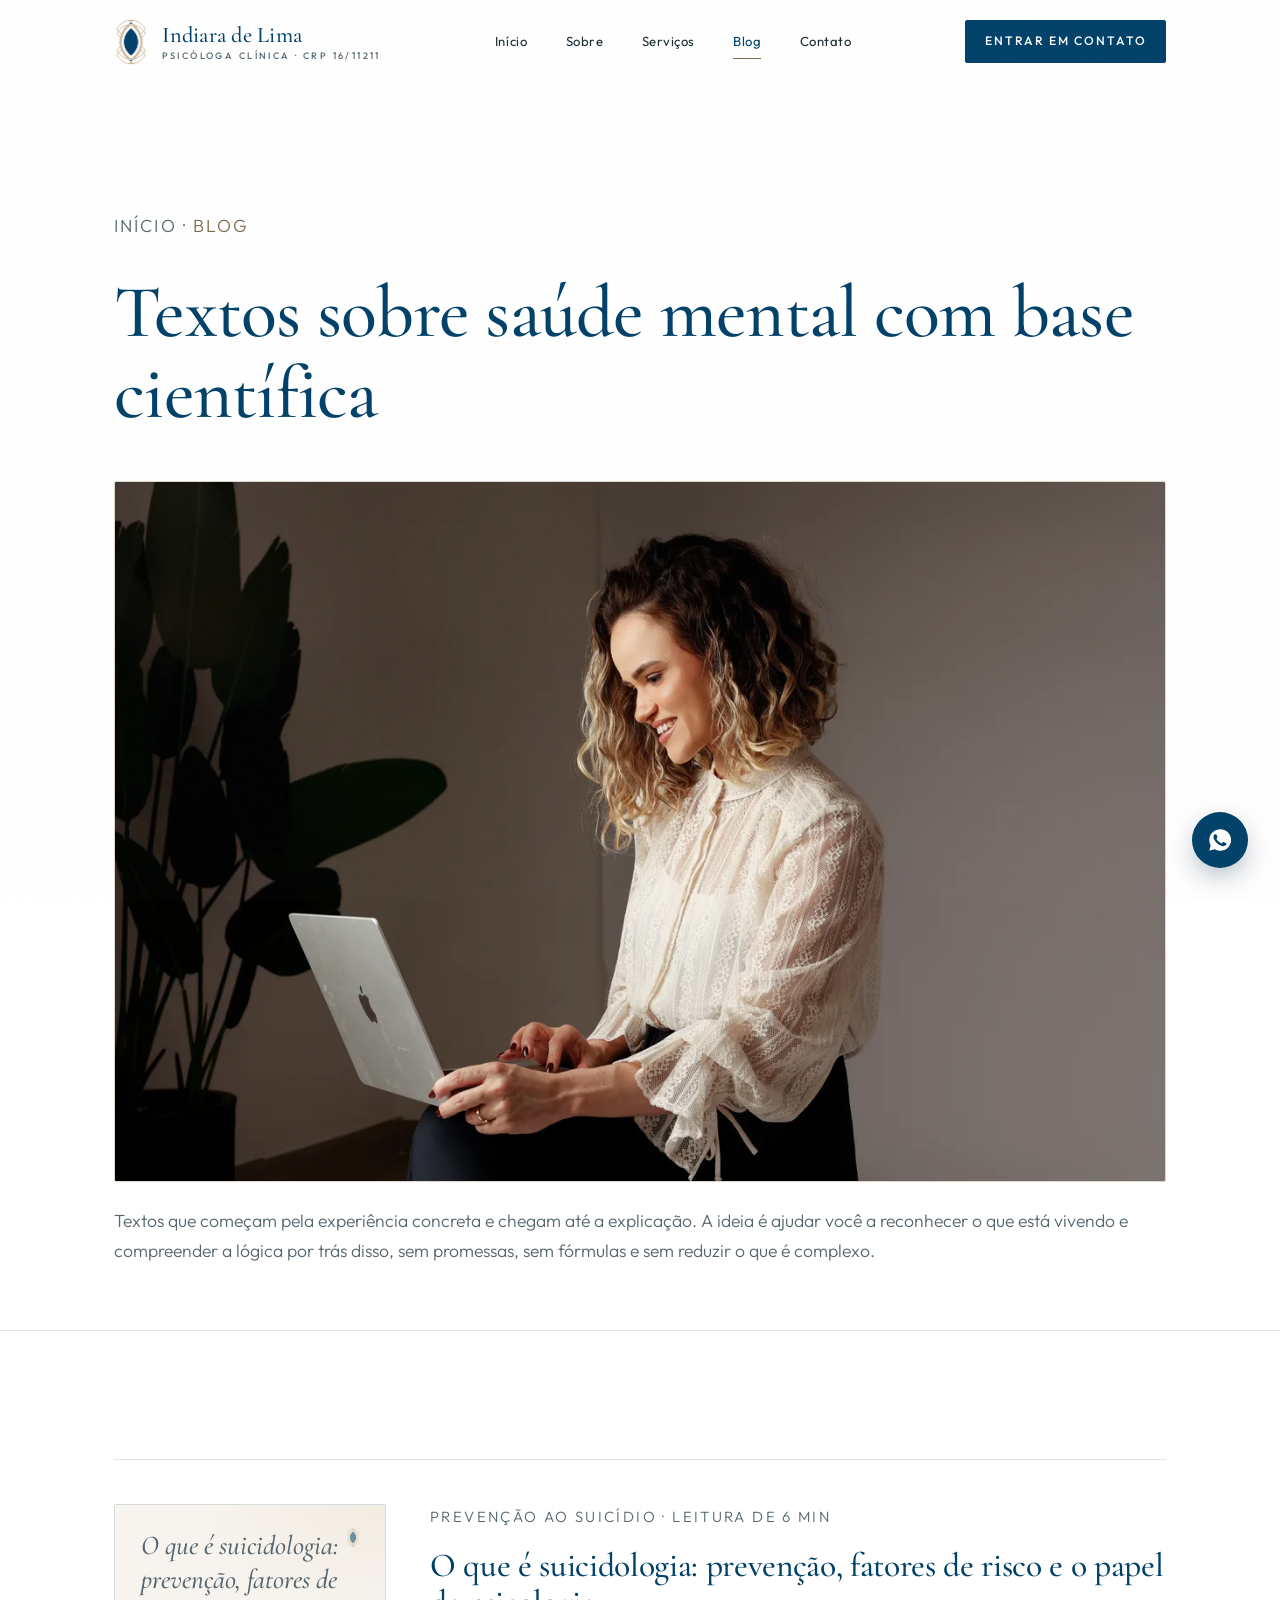
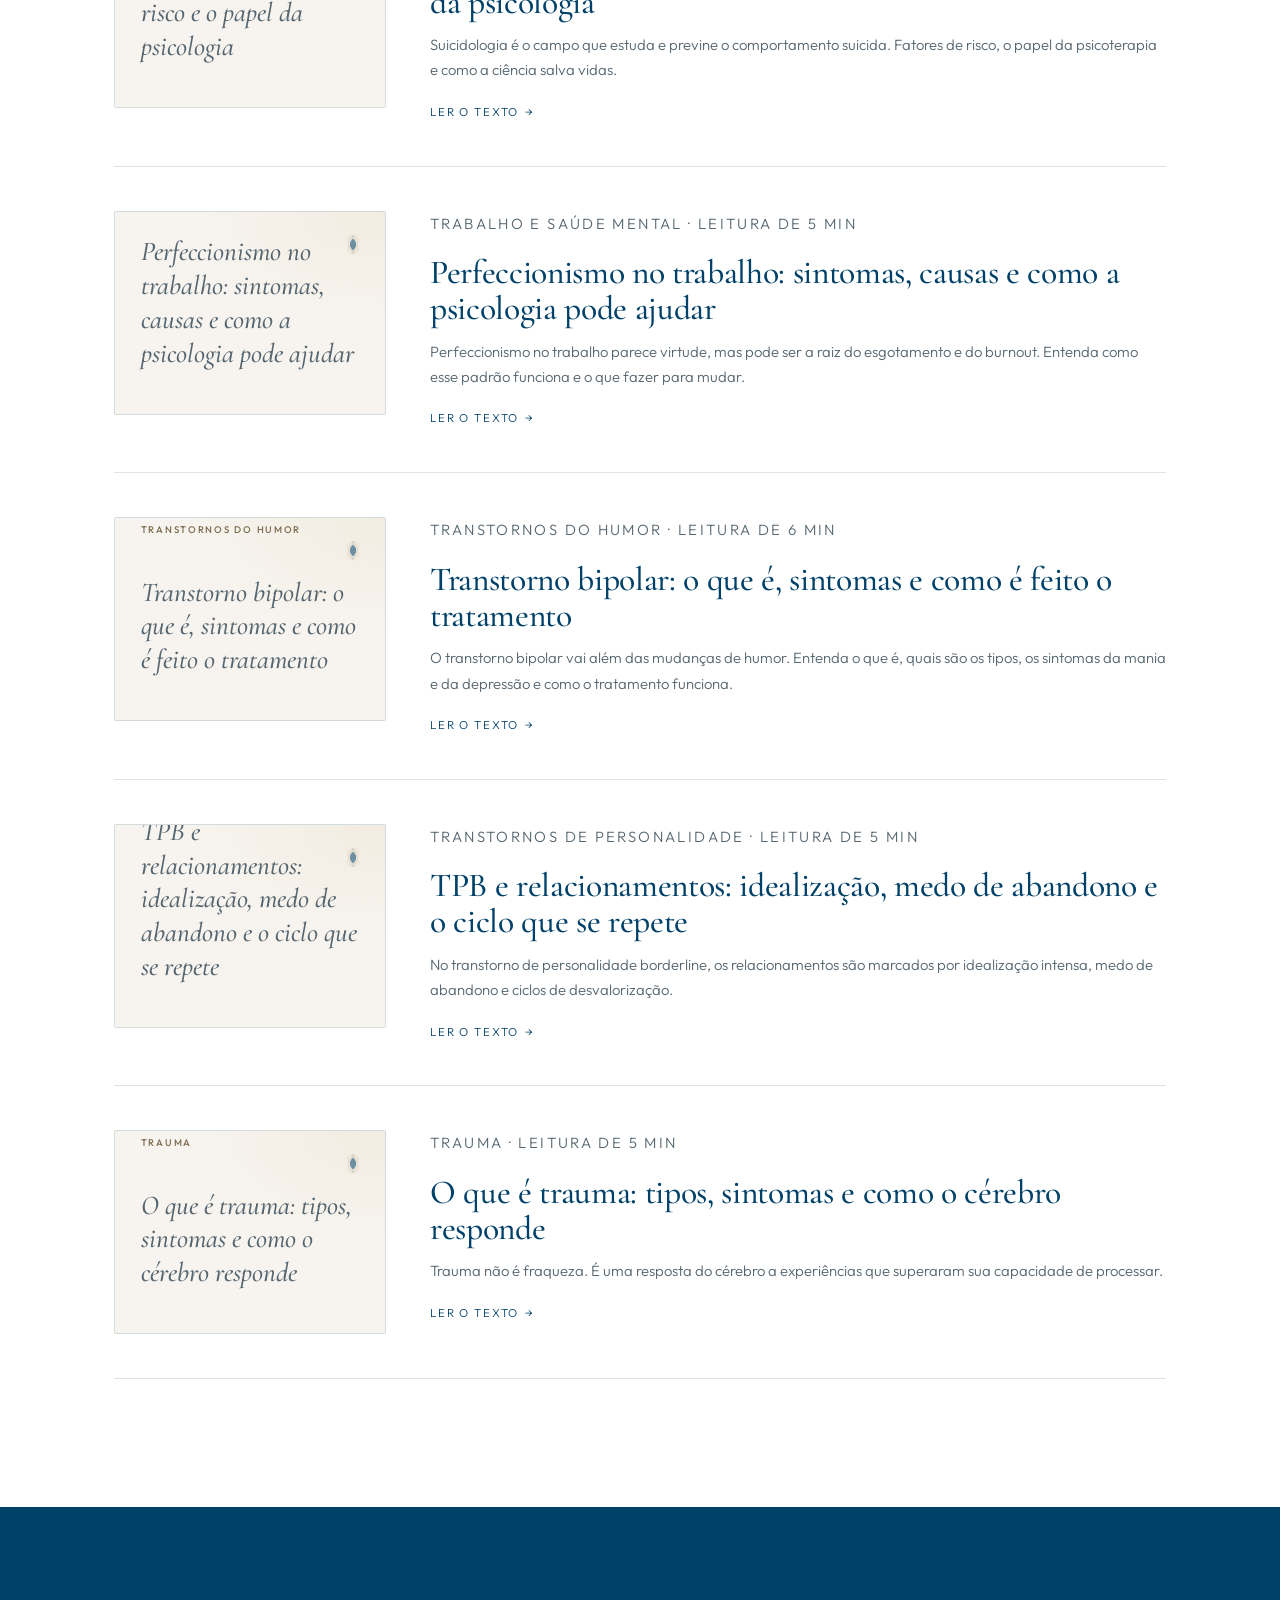
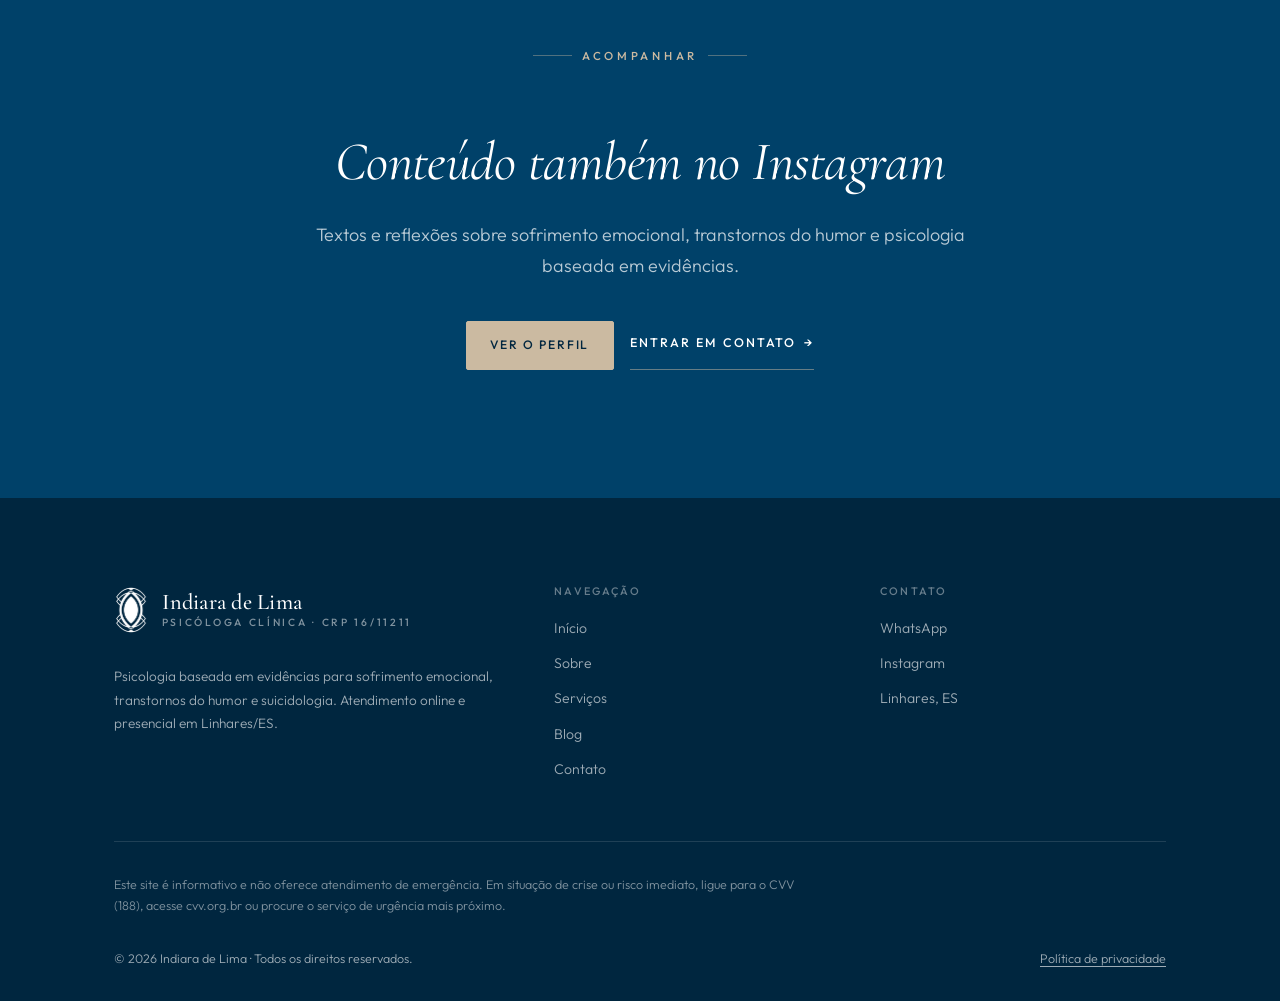
==== commit b85c226f: "Otimiza logo: PNG 340x499 (85KB/35KB) -> WebP 65x96 (6.5KB/2.9KB) Economiza ~111KB combinados (achad" ====
--- a/blog.html
+++ b/blog.html
@@ -24,7 +24,7 @@
 <link rel="preconnect" href="https://fonts.googleapis.com" />
 <link rel="preconnect" href="https://fonts.gstatic.com" crossorigin />
 <link href="https://fonts.googleapis.com/css2?family=Cormorant+Garamond:ital,wght@0,400;0,500;0,600;1,400;1,500&family=Outfit:wght@300;400;500;600&display=swap" rel="stylesheet" />
-<link rel="stylesheet" href="/css/style.css?v=44" />
+<link rel="stylesheet" href="/css/style.css?v=45" />
 </head>
 <body>
 <a class="skip-link" href="#main">Pular para o conteúdo</a>
@@ -32,7 +32,7 @@
 <header class="site-header">
   <div class="container site-header__inner">
     <a class="logo" href="/" aria-label="Indiara de Lima, Psicóloga Clínica, página inicial">
-      <img class="logo__eye" src="/assets/logo-simbolo.png" alt="" />
+      <img class="logo__eye" src="/assets/logo-simbolo.webp" alt="" />
       <span class="logo__text">
         <span class="logo__name">Indiara de Lima</span>
         <span class="logo__role">Psicóloga Clínica · CRP 16/11211</span>
@@ -188,7 +188,7 @@
     <div class="footer__top">
       <div class="footer__brand">
         <span class="logo">
-          <img class="logo__eye" src="/assets/logo-simbolo-branco.png" alt="" />
+          <img class="logo__eye" src="/assets/logo-simbolo-branco.webp" alt="" />
           <span class="logo__text"><span class="logo__name">Indiara de Lima</span><span class="logo__role">Psicóloga Clínica · CRP 16/11211</span></span>
         </span>
         <p>Psicologia baseada em evidências para sofrimento emocional, transtornos do humor e suicidologia. Atendimento online e presencial em Linhares/ES.</p>
--- a/css/style.css
+++ b/css/style.css
@@ -809,7 +809,7 @@
   position: absolute;
   top: 1.4rem; right: 1.5rem;
   width: 15px; height: 21px;
-  background-image: url("/assets/logo-simbolo.png");
+  background-image: url("/assets/logo-simbolo.webp");
   background-size: contain;
   background-repeat: no-repeat;
   opacity: 0.55;
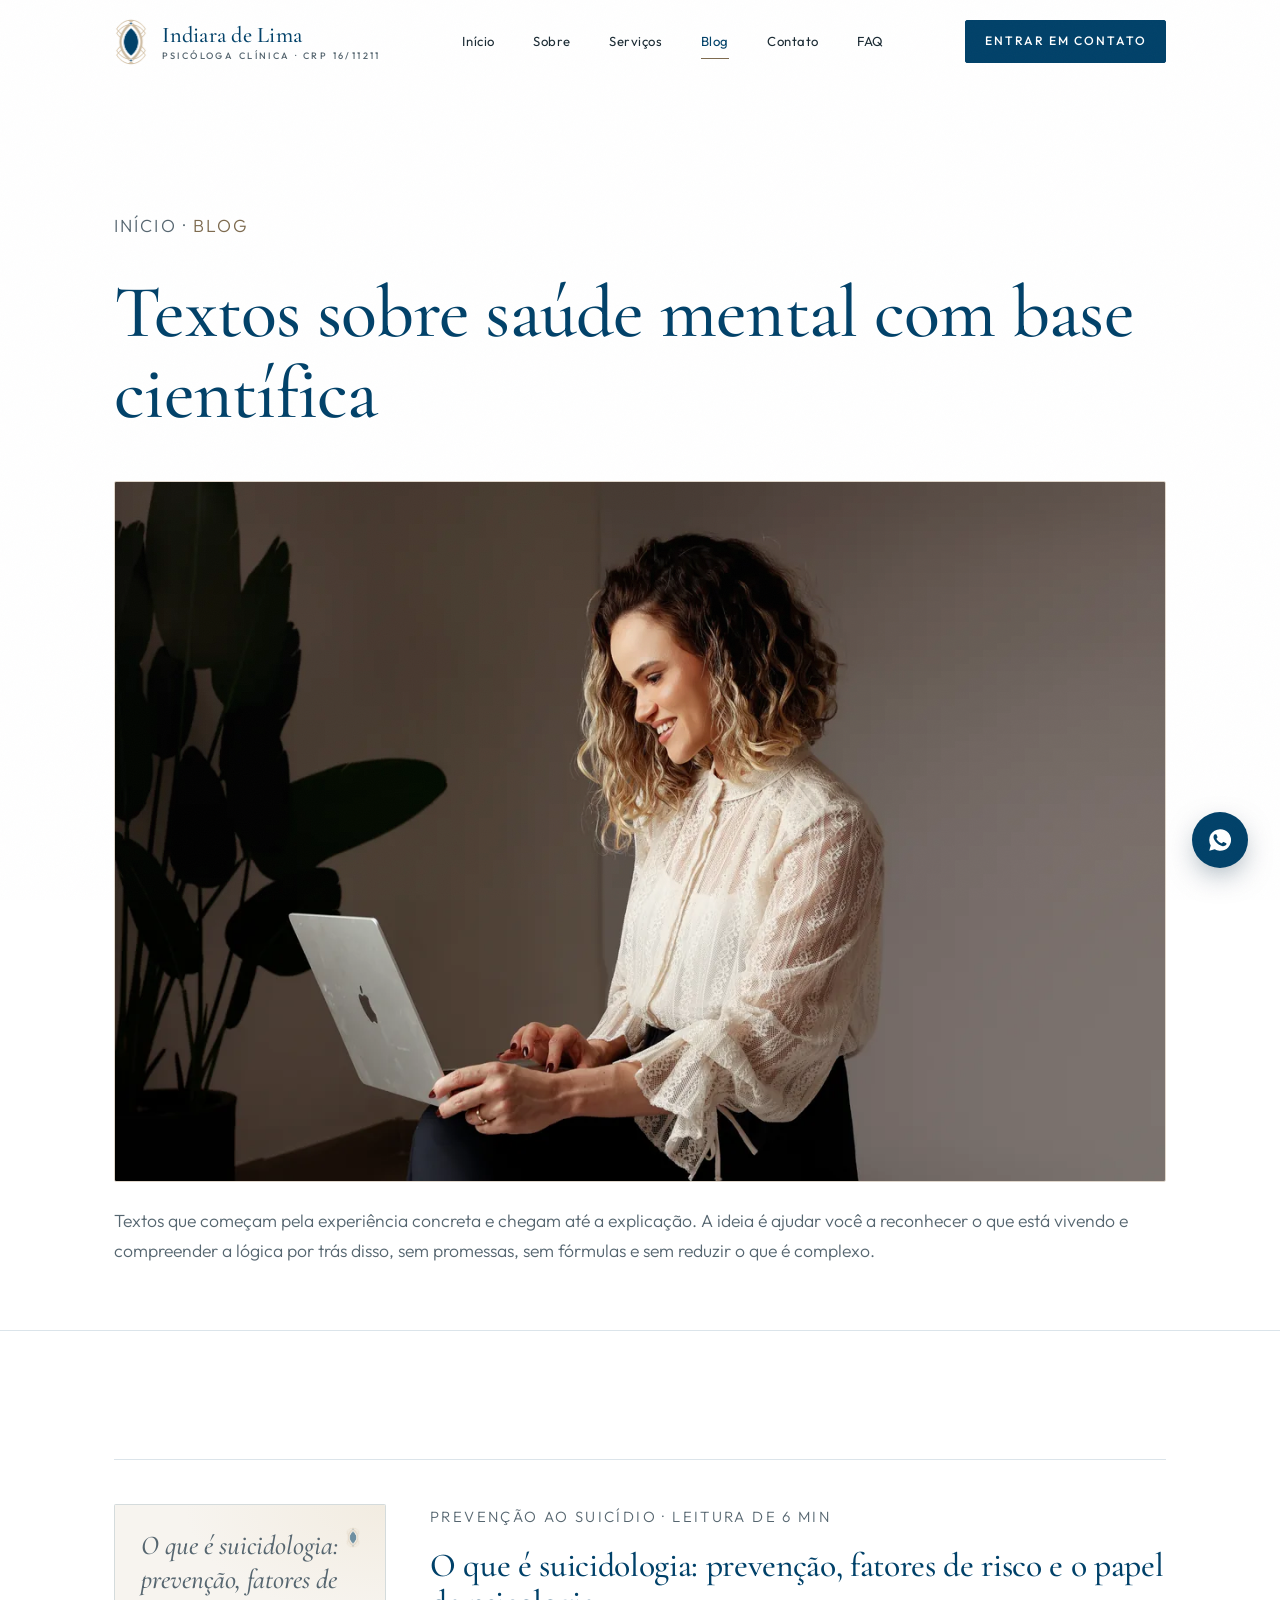
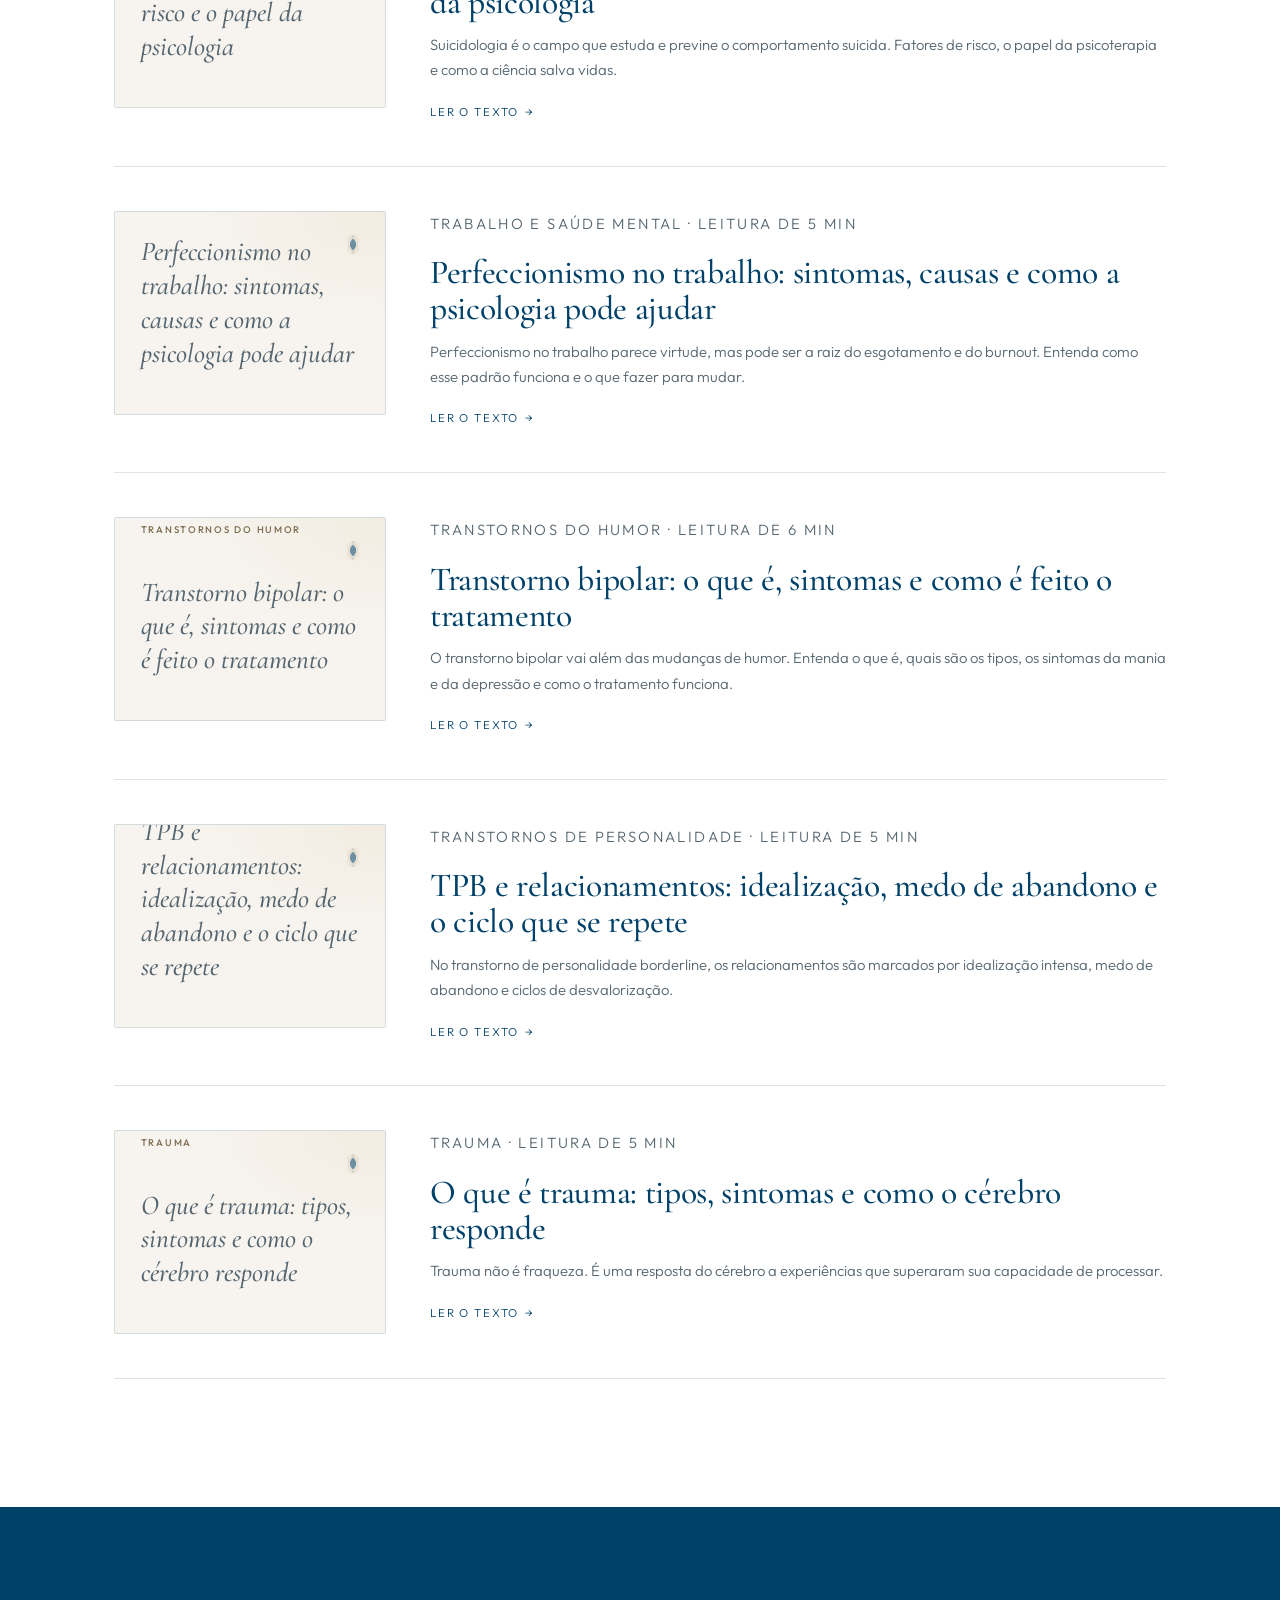
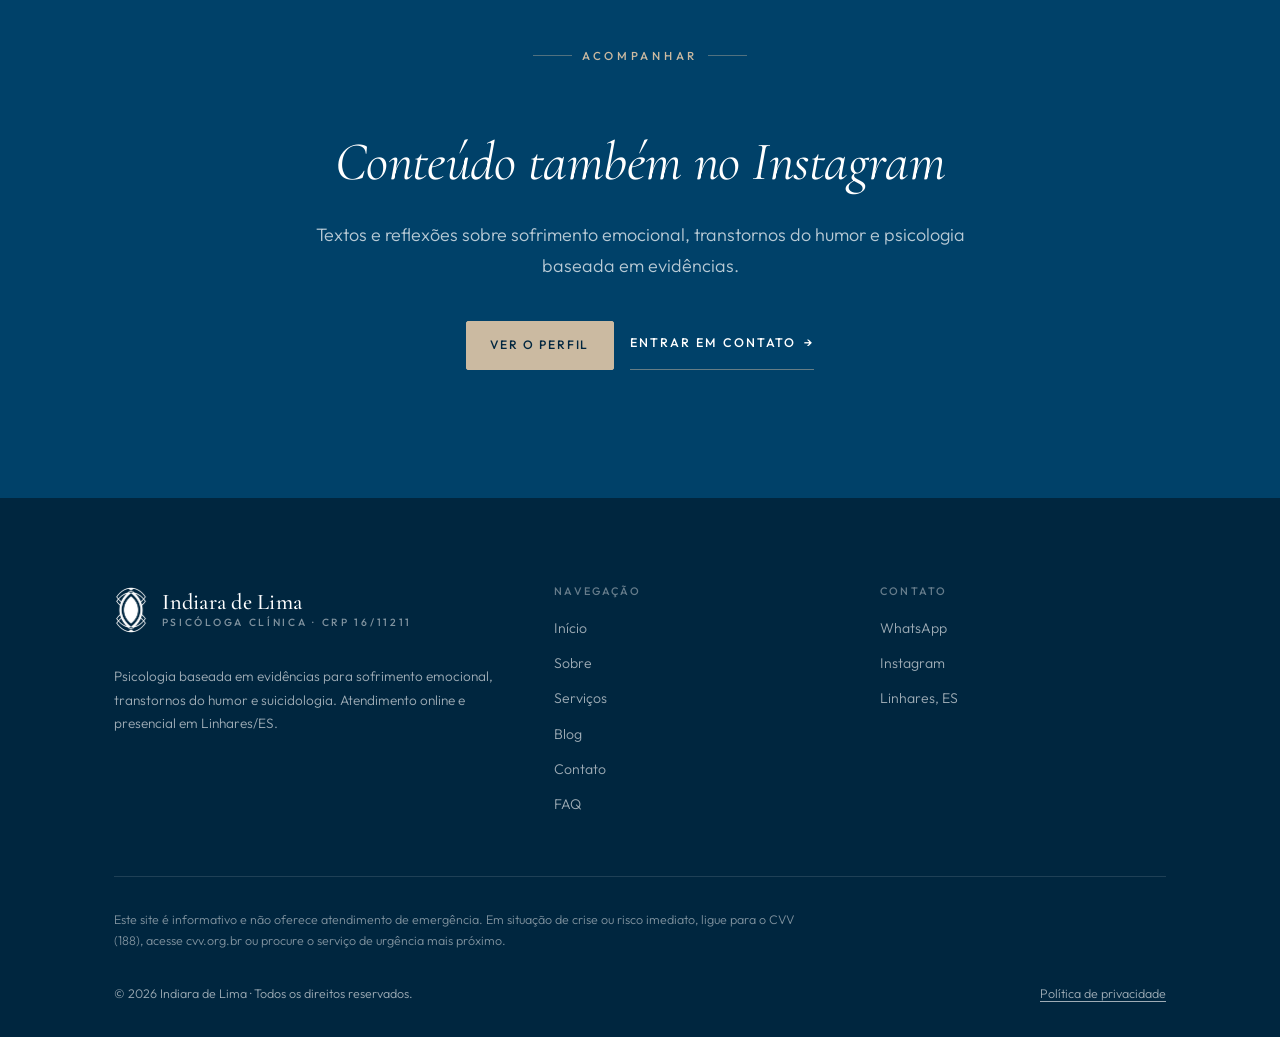
==== commit 8d292e00: "Adiciona página FAQ com 14 perguntas frequentes sobre psicoterapia Nova página /faq com accordion (d" ====
--- a/blog.html
+++ b/blog.html
@@ -24,7 +24,7 @@
 <link rel="preconnect" href="https://fonts.googleapis.com" />
 <link rel="preconnect" href="https://fonts.gstatic.com" crossorigin />
 <link href="https://fonts.googleapis.com/css2?family=Cormorant+Garamond:ital,wght@0,400;0,500;0,600;1,400;1,500&family=Outfit:wght@300;400;500;600&display=swap" rel="stylesheet" />
-<link rel="stylesheet" href="/css/style.css?v=45" />
+<link rel="stylesheet" href="/css/style.css?v=47" />
 </head>
 <body>
 <a class="skip-link" href="#main">Pular para o conteúdo</a>
@@ -44,6 +44,7 @@
       <a class="nav__link" href="/servicos">Serviços</a>
       <a class="nav__link" href="/blog" aria-current="page">Blog</a>
       <a class="nav__link" href="/contato">Contato</a>
+      <a class="nav__link" href="/faq">FAQ</a>
       <a class="btn btn--ghost nav__mobile-cta" href="https://api.whatsapp.com/send/?phone=5527996342875&amp;text=Ol%C3%A1+Indiara%2C+vim+pelo+site+e+gostaria+de+agendar+uma+consulta.&amp;type=phone_number&amp;app_absent=0" target="_blank" rel="noopener">Entrar em contato</a>
     </nav>
     <div class="header__cta">
@@ -201,6 +202,7 @@
           <li><a href="/servicos">Serviços</a></li>
           <li><a href="/blog">Blog</a></li>
           <li><a href="/contato">Contato</a></li>
+          <li><a href="/faq">FAQ</a></li>
         </ul>
       </div>
       <div class="footer__col">
--- a/css/style.css
+++ b/css/style.css
@@ -1107,6 +1107,48 @@
 .prose ul li { position: relative; padding-left: 1.5rem; color: var(--ink-soft); }
 .prose ul li::before { content: ""; position: absolute; left: 0; top: 0.7em; width: 7px; height: 7px; border: 1px solid var(--gold-500); }
 
+/* =========================================================================
+   FAQ
+   ========================================================================= */
+.faq-group { max-width: 46rem; margin-top: 3.5rem; }
+.faq-group:first-child { margin-top: 0; }
+.faq-group__title {
+  font-family: var(--serif);
+  font-size: 1.3rem;
+  font-weight: 500;
+  color: var(--blue-800);
+  margin-bottom: 0.5rem;
+}
+.faq-item { border-bottom: 1px solid var(--line); padding: 1.3rem 0; }
+.faq-item summary {
+  cursor: pointer;
+  list-style: none;
+  display: flex;
+  align-items: center;
+  justify-content: space-between;
+  gap: 1.5rem;
+  font-family: var(--serif);
+  font-size: 1.08rem;
+  font-weight: 500;
+  color: var(--blue-800);
+}
+.faq-item summary::-webkit-details-marker { display: none; }
+.faq-item summary::after {
+  content: "+";
+  flex: none;
+  width: 1.5rem;
+  text-align: center;
+  font-family: var(--sans);
+  font-size: 1.5rem;
+  font-weight: 300;
+  line-height: 1;
+  color: var(--gold-500);
+  transition: transform 0.3s var(--ease);
+}
+.faq-item[open] summary::after { transform: rotate(45deg); }
+.faq-item p { margin-top: 1rem; color: var(--ink-soft); }
+.faq-item p a { color: var(--blue-800); text-decoration: underline; text-underline-offset: 2px; }
+
 .two-col { display: grid; grid-template-columns: 1fr 1fr; gap: clamp(2rem, 5vw, 4rem); align-items: start; }
 @media (max-width: 780px) { .two-col { grid-template-columns: 1fr; } }
 
